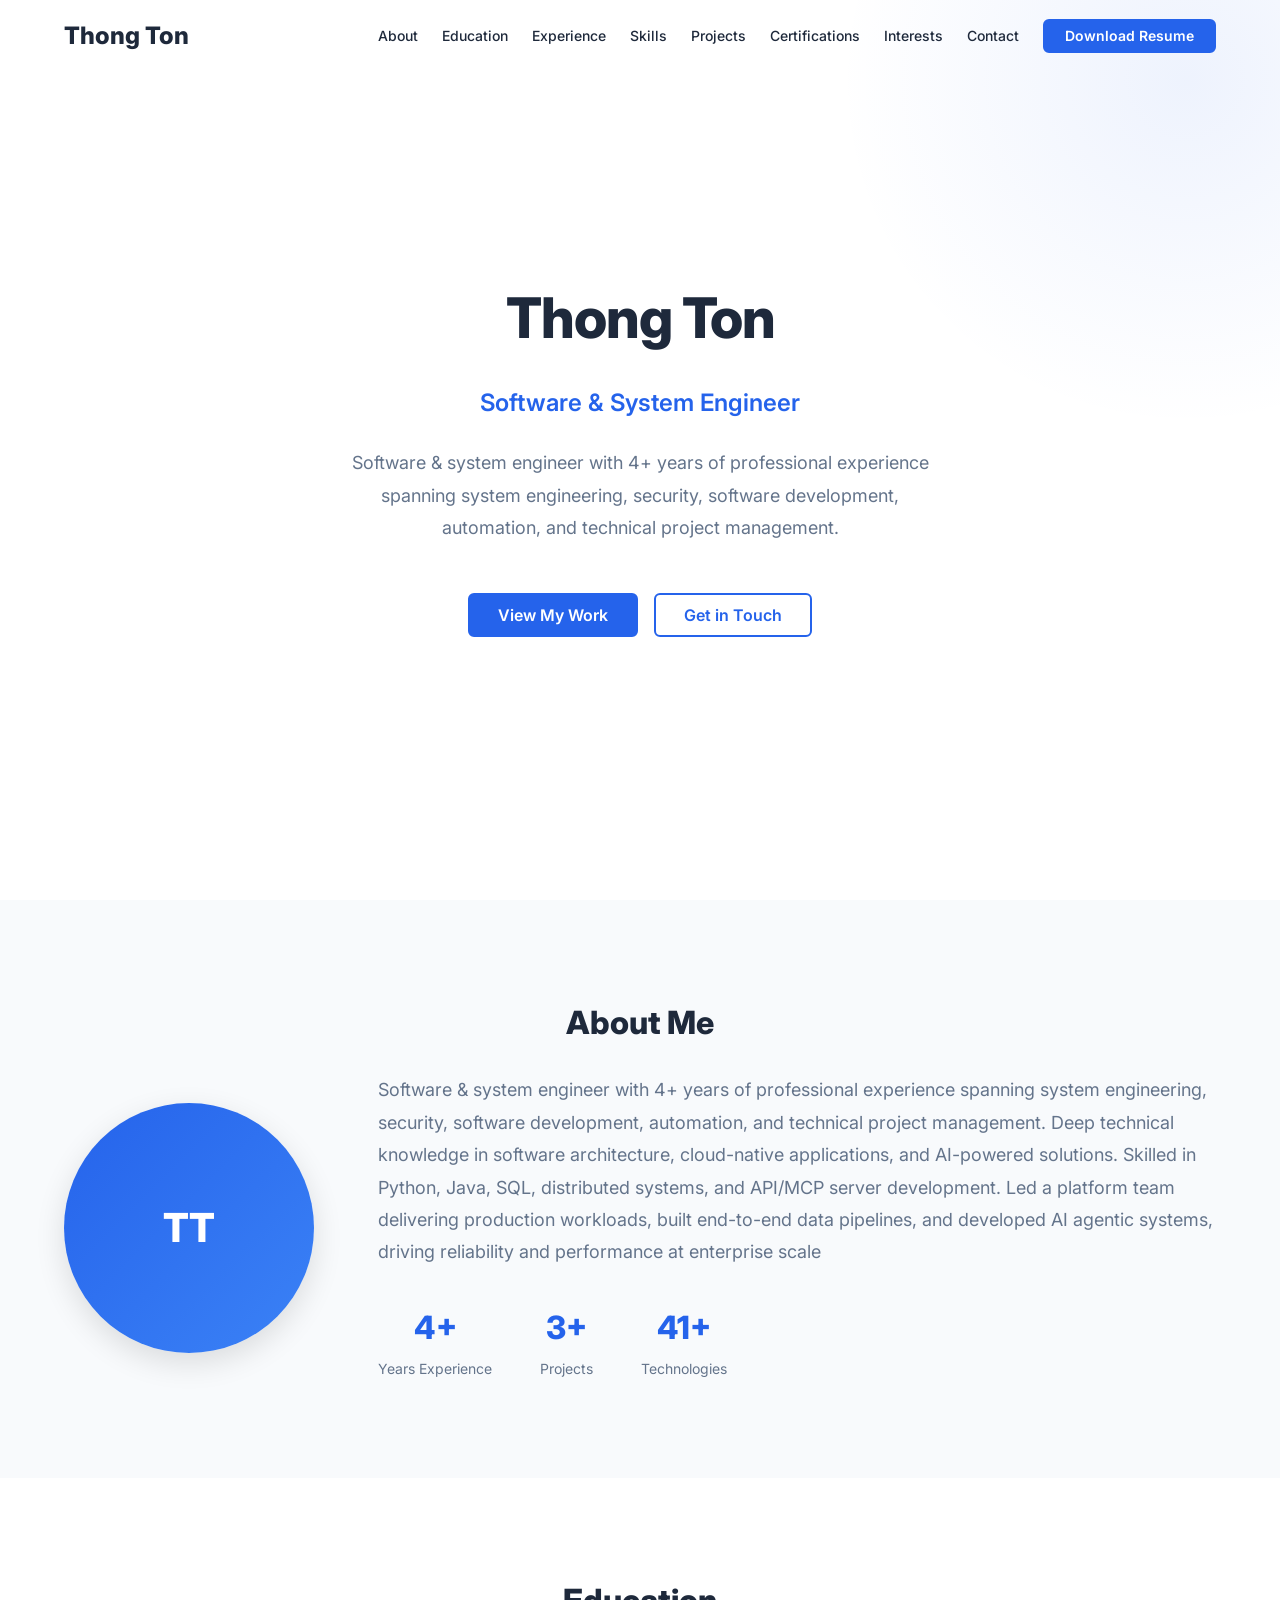
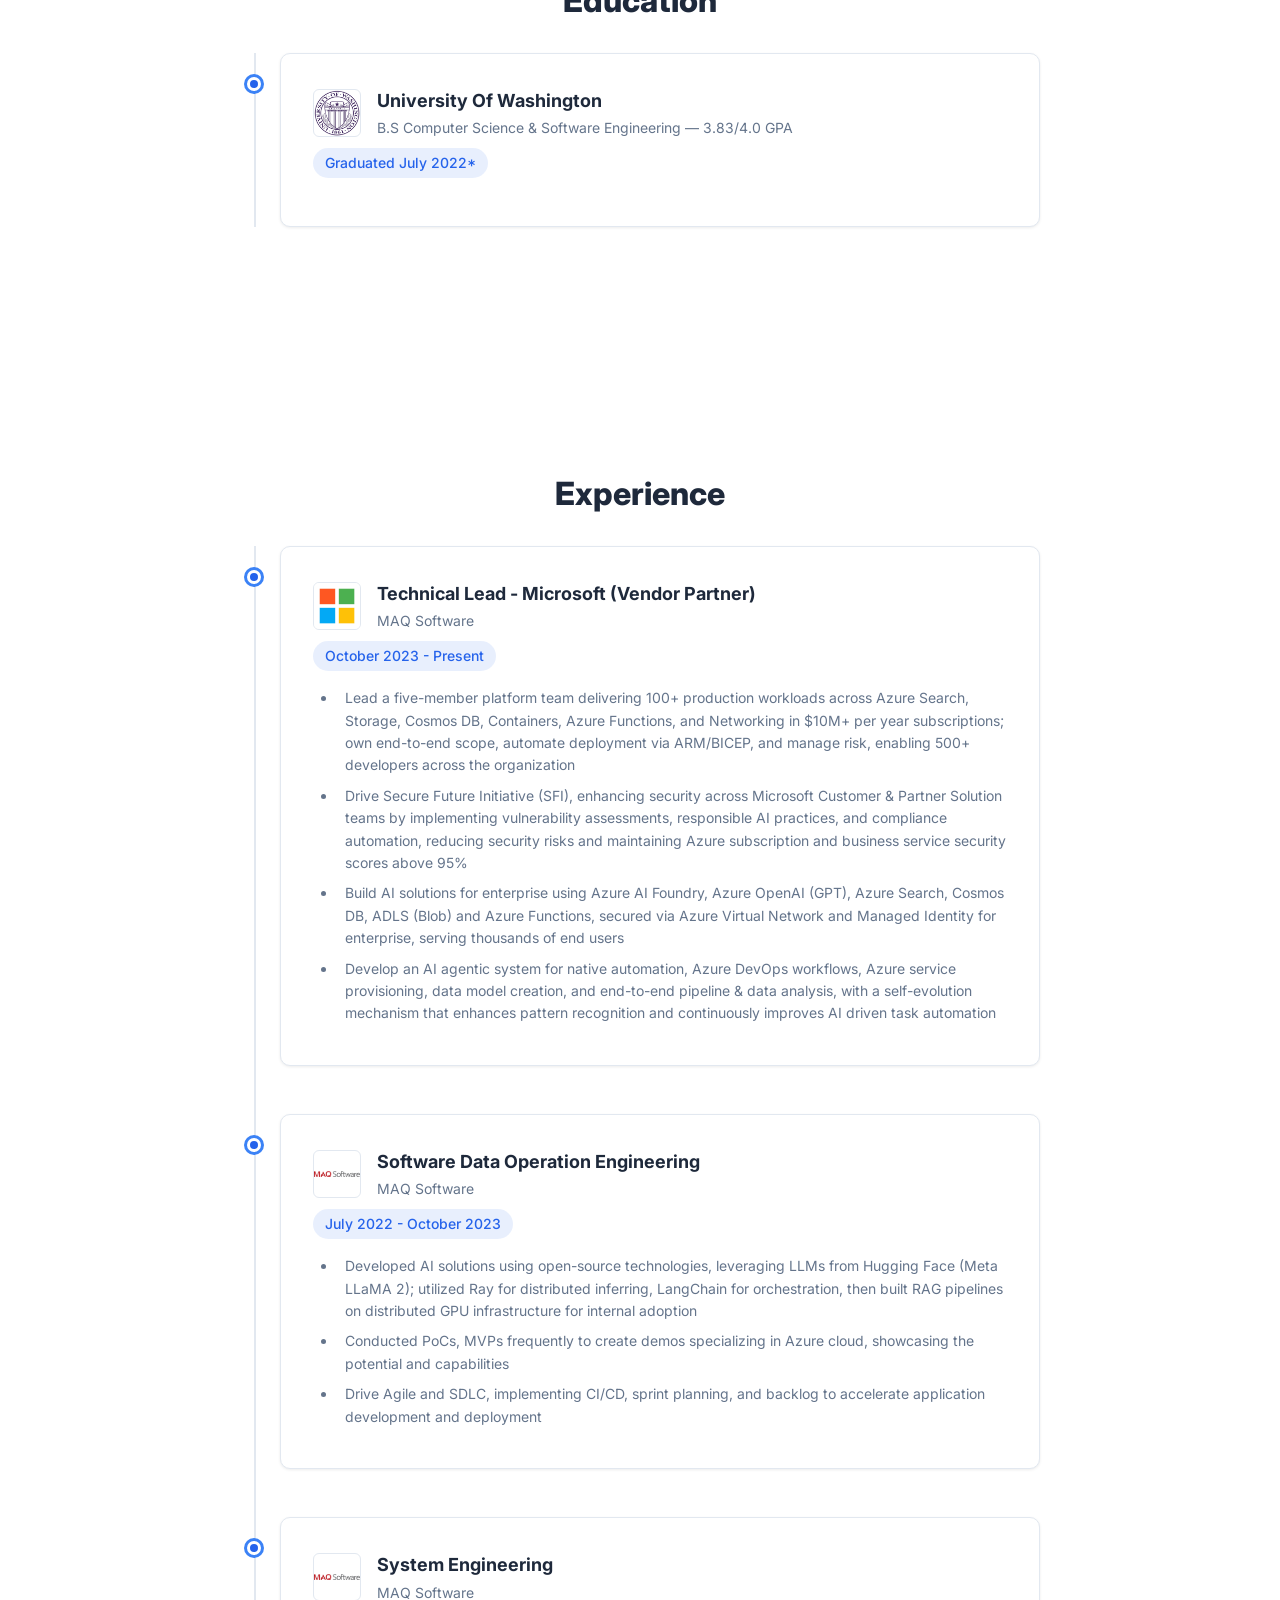
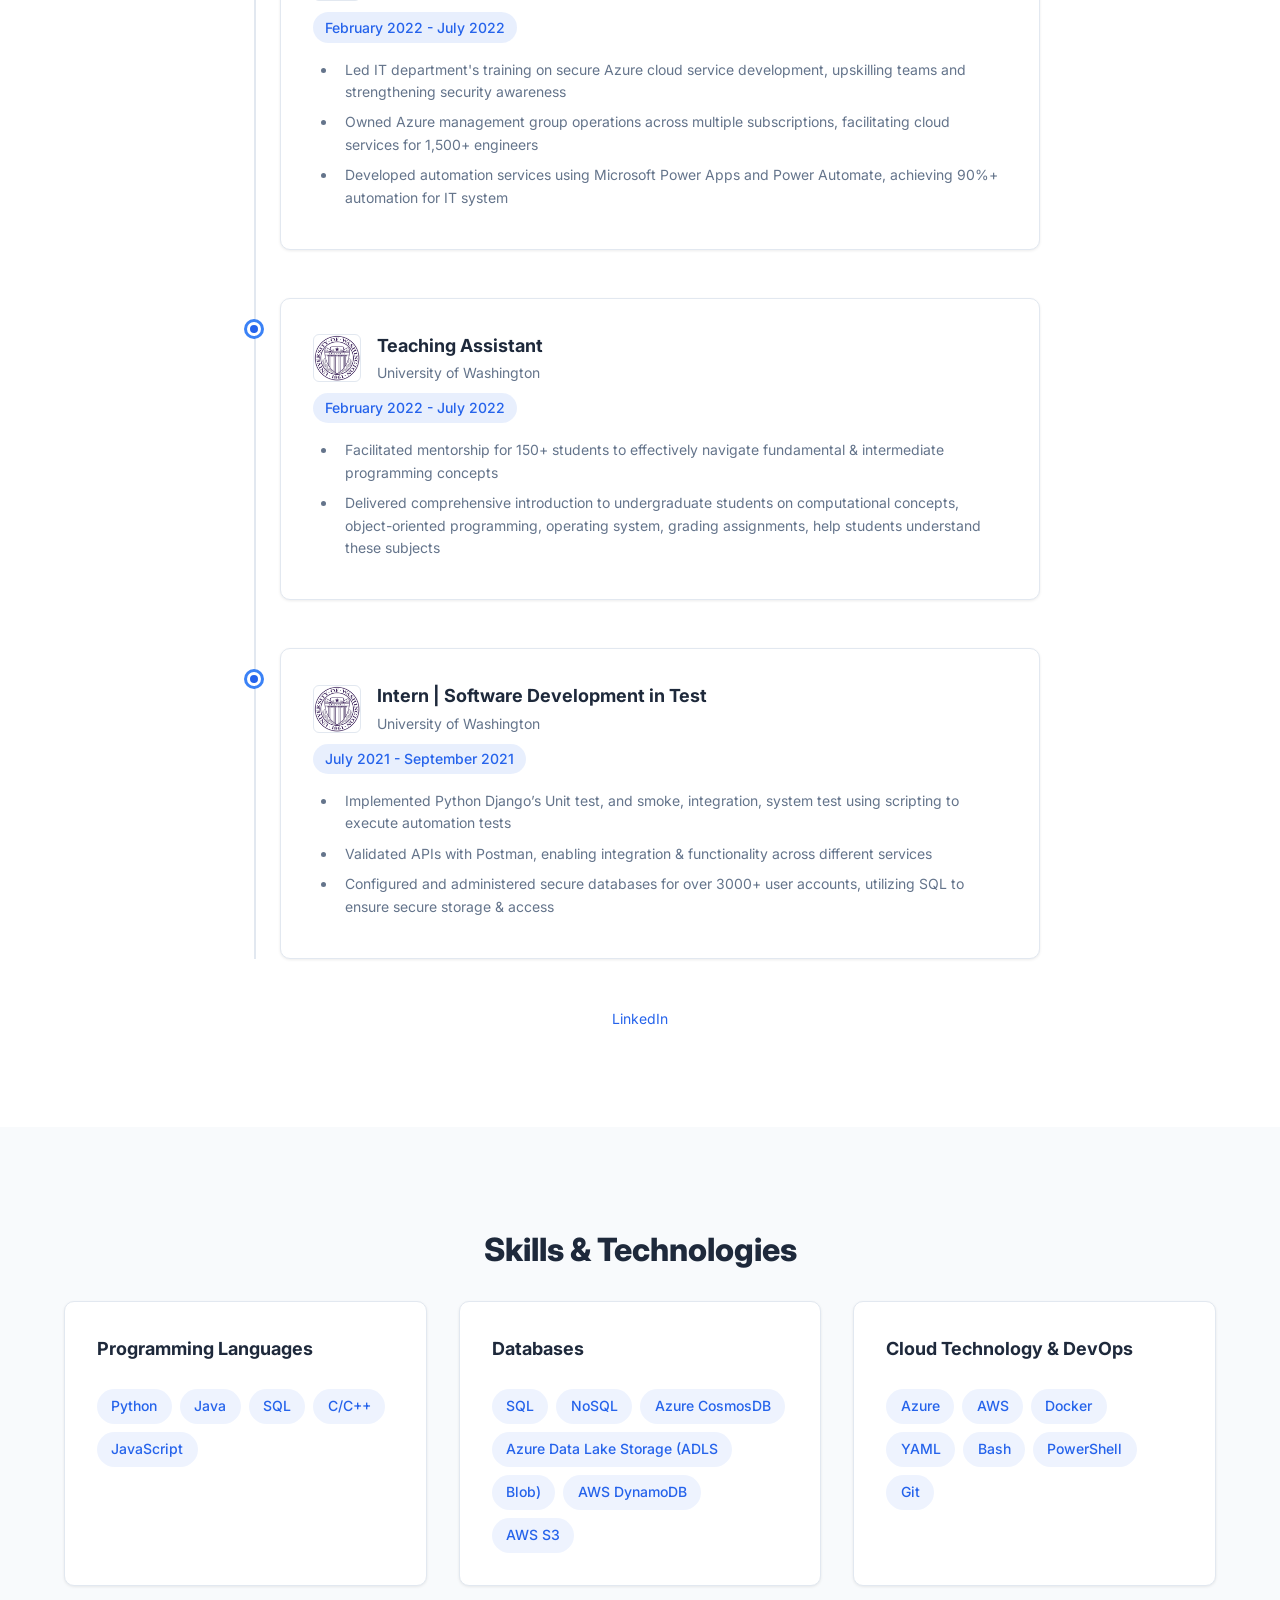
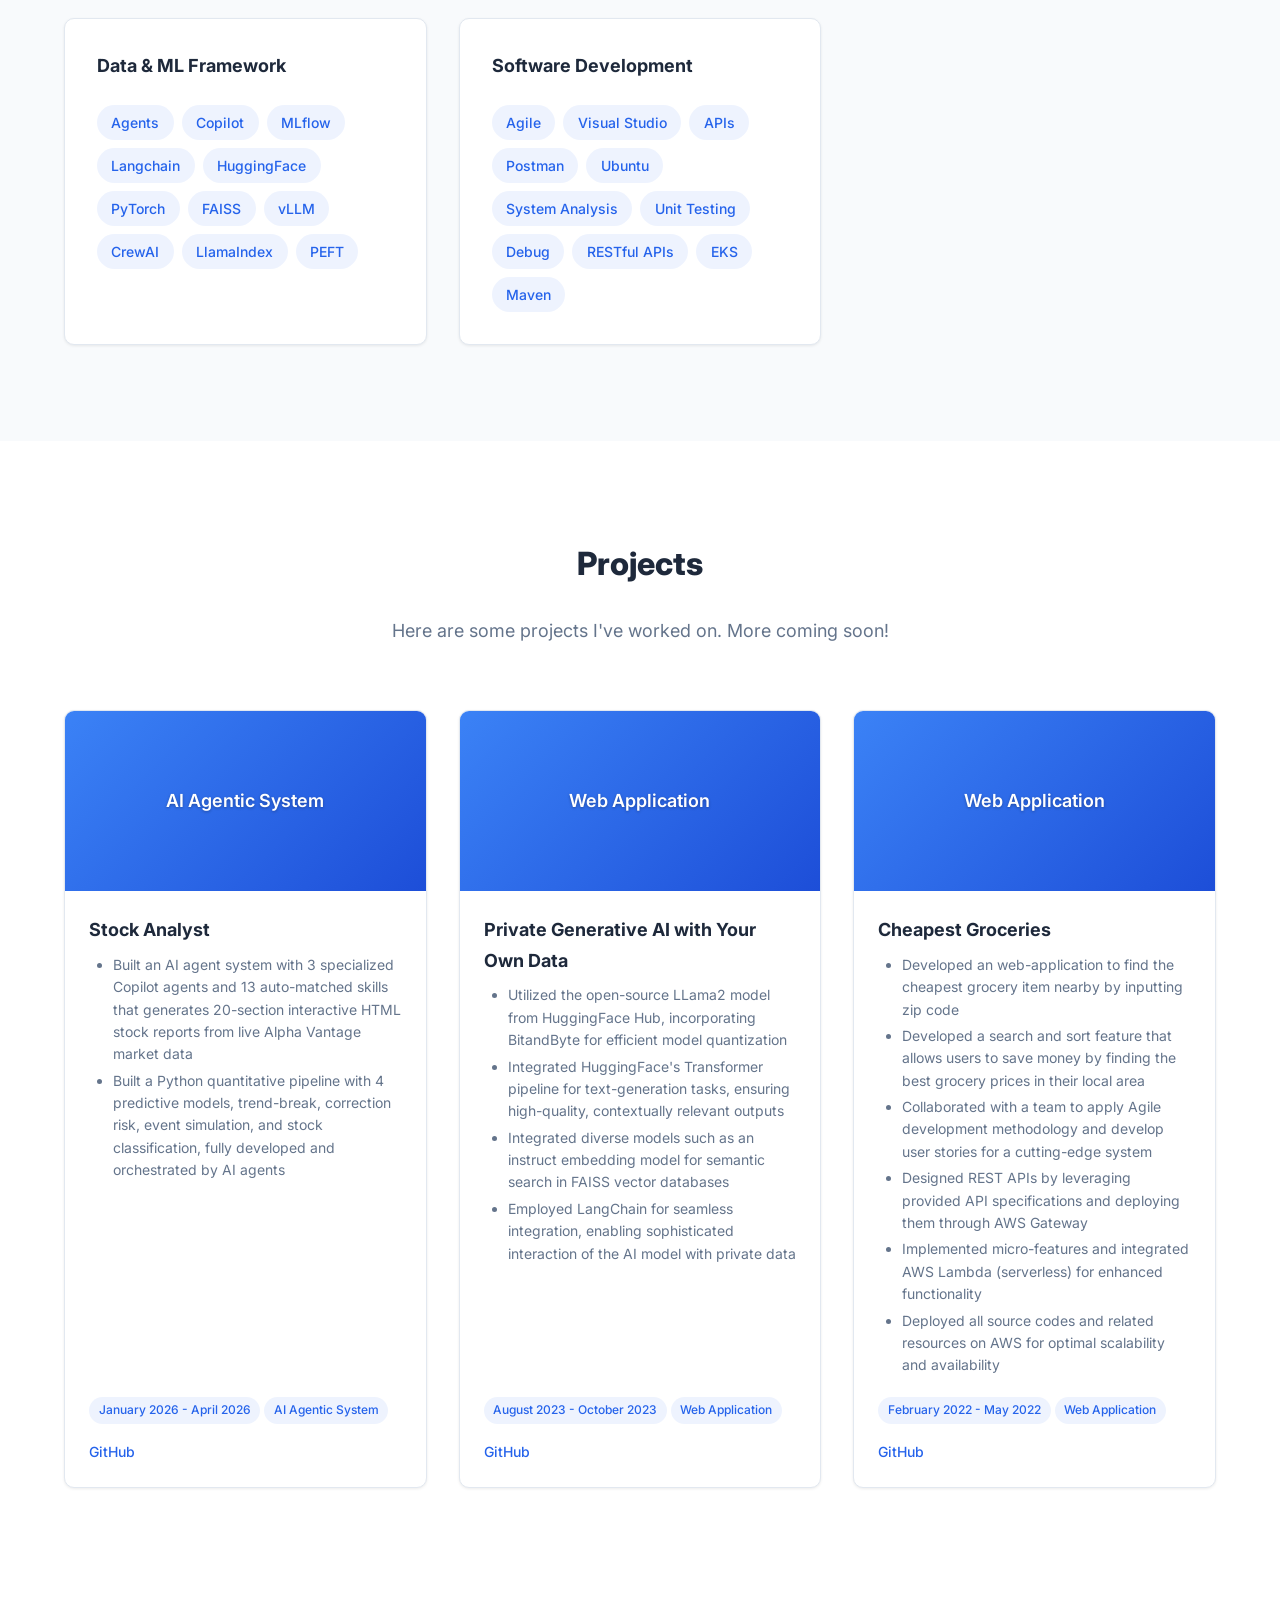
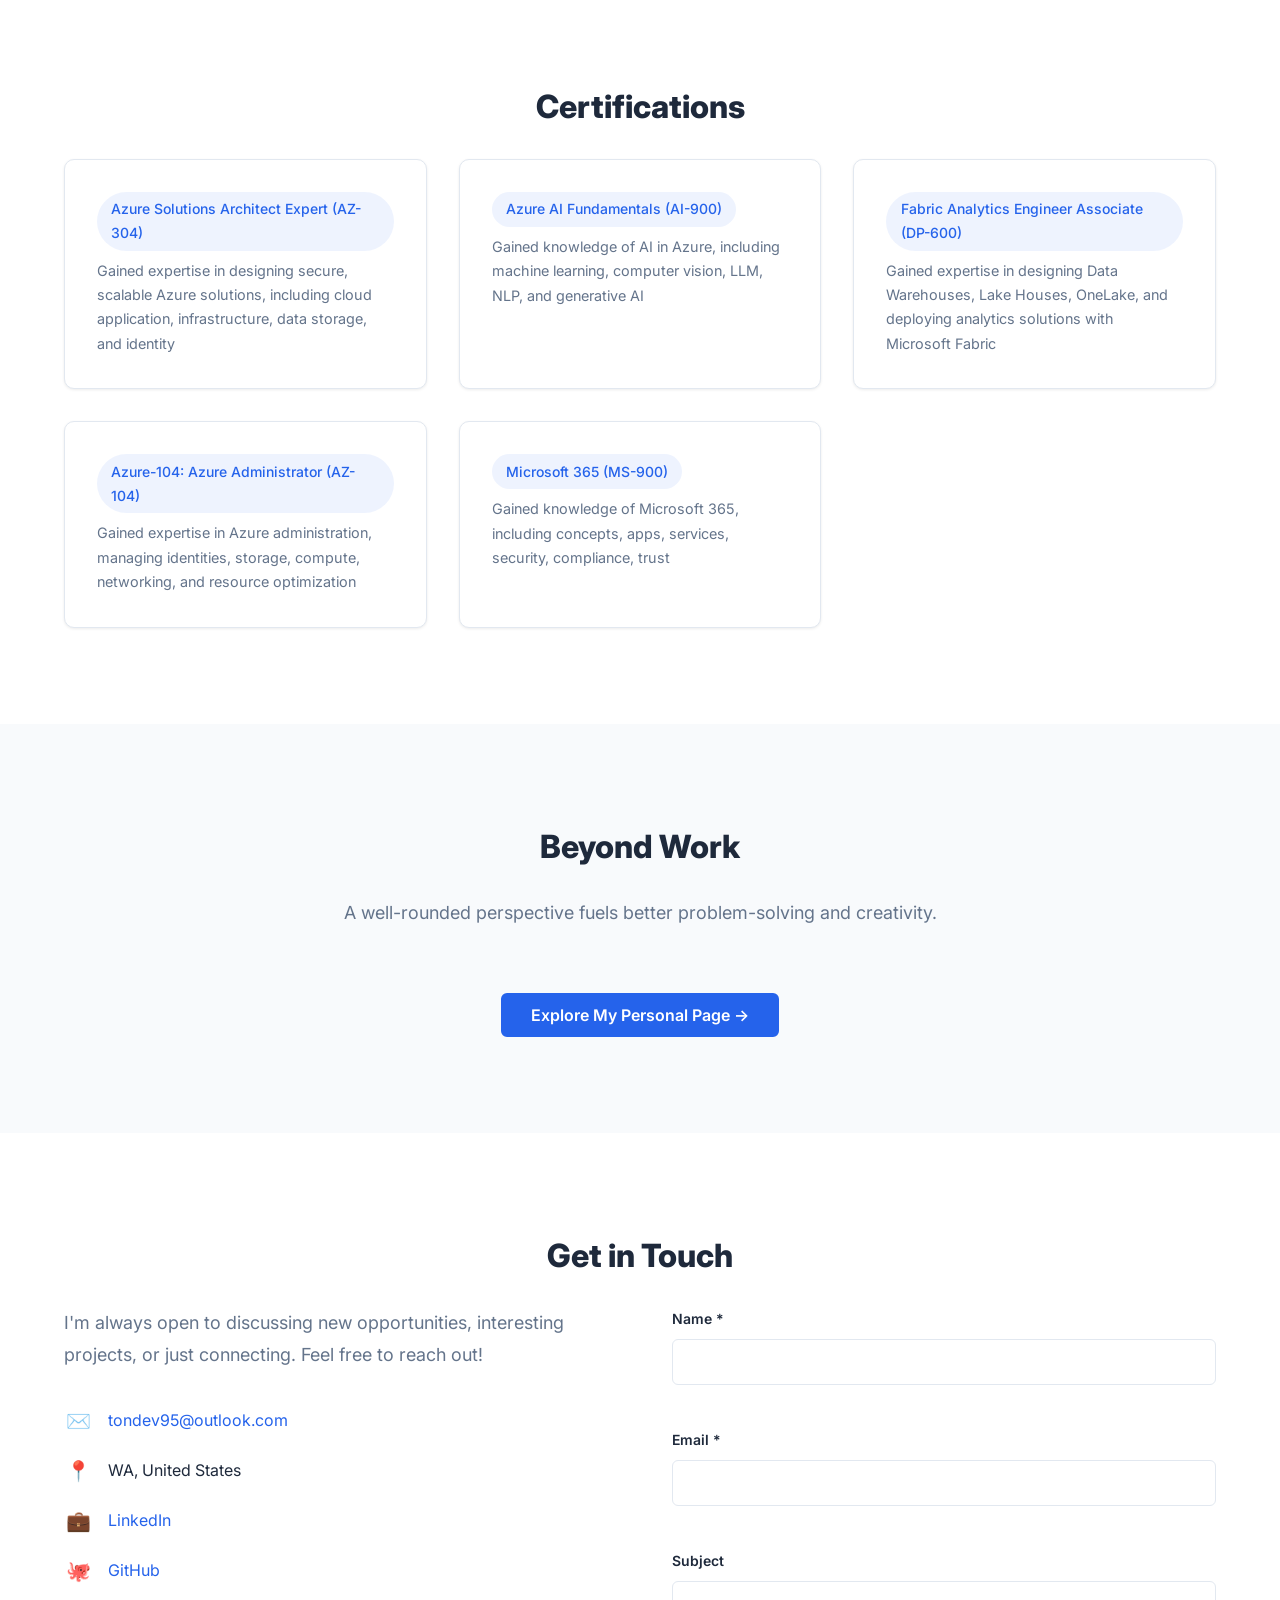
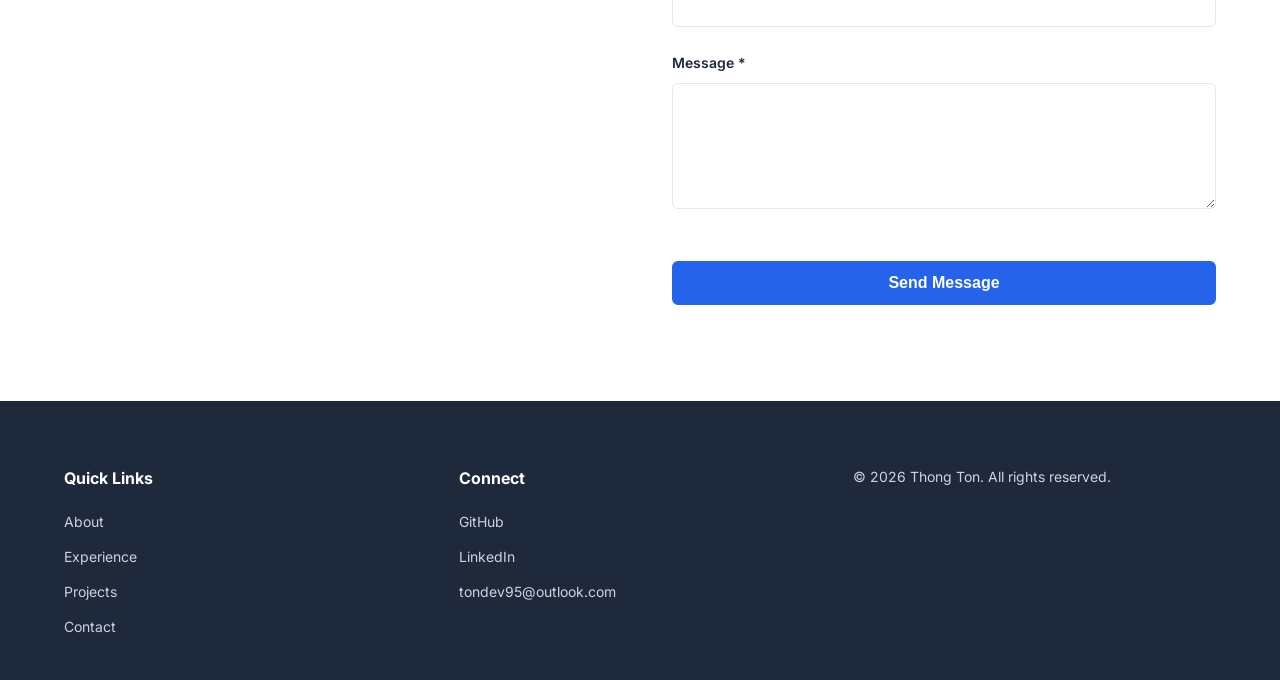
==== index.html @ cb2cc115 "Initial portfolio site with dynamic resume loader" ====
<!DOCTYPE html>
<html lang="en">
<head>
  <meta charset="UTF-8">
  <meta name="viewport" content="width=device-width, initial-scale=1.0">
  <meta name="description" content="[Your Name] — [Your Title]. Portfolio showcasing experience, skills, and projects.">
  <meta name="keywords" content="[Your Name], portfolio, software engineer, developer, projects">
  <link rel="canonical" href="https://[yourusername].github.io/">

  <!-- Open Graph -->
  <meta property="og:title" content="[Your Name] — Portfolio">
  <meta property="og:description" content="[Your Title] — Explore my work, skills, and experience.">
  <meta property="og:type" content="website">
  <meta property="og:url" content="https://[yourusername].github.io/">
  <meta property="og:image" content="https://[yourusername].github.io/assets/images/og-image.png">

  <!-- Twitter Card -->
  <meta name="twitter:card" content="summary_large_image">
  <meta name="twitter:title" content="[Your Name] — Portfolio">
  <meta name="twitter:description" content="[Your Title] — Explore my work, skills, and experience.">

  <!-- Favicon — Replace with your own favicon files -->
  <!-- <link rel="icon" href="/favicon.ico" sizes="any"> -->
  <!-- <link rel="icon" href="/assets/images/favicon.svg" type="image/svg+xml"> -->

  <!-- Google Fonts -->
  <link rel="preconnect" href="https://fonts.googleapis.com">
  <link rel="preconnect" href="https://fonts.gstatic.com" crossorigin>
  <link href="https://fonts.googleapis.com/css2?family=Inter:wght@400;500;600;700;800&display=swap" rel="stylesheet">

  <link rel="stylesheet" href="css/style.css">

  <!-- JSON-LD Structured Data -->
  <script type="application/ld+json">
  {
    "@context": "https://schema.org",
    "@type": "Person",
    "name": "[Your Name]",
    "url": "https://[yourusername].github.io",
    "jobTitle": "[Your Title]",
    "sameAs": [
      "https://github.com/[yourusername]",
      "https://linkedin.com/in/[yourlinkedin]"
    ]
  }
  </script>

  <title>[Your Name] — [Your Title]</title>
</head>
<body>
  <!-- Skip to content (a11y) -->
  <a href="#main-content" class="skip-link">Skip to main content</a>

  <!-- ===================== NAVIGATION ===================== -->
  <nav class="navbar" id="navbar" aria-label="Main navigation">
    <div class="container navbar__inner">
      <a href="#" class="navbar__logo" aria-label="Home">[Your Name]</a>

      <button class="navbar__toggle" id="nav-toggle" aria-label="Toggle navigation menu" aria-expanded="false">
        <span class="navbar__toggle-bar"></span>
        <span class="navbar__toggle-bar"></span>
        <span class="navbar__toggle-bar"></span>
      </button>

      <ul class="navbar__menu" id="nav-menu" role="menubar">
        <li role="none"><a href="#about" class="navbar__link" role="menuitem">About</a></li>
        <li role="none"><a href="#experience" class="navbar__link" role="menuitem">Experience</a></li>
        <li role="none"><a href="#skills" class="navbar__link" role="menuitem">Skills</a></li>
        <li role="none"><a href="#projects" class="navbar__link" role="menuitem">Projects</a></li>
        <li role="none"><a href="#interests" class="navbar__link" role="menuitem">Interests</a></li>
        <li role="none"><a href="#contact" class="navbar__link" role="menuitem">Contact</a></li>
        <li role="none">
          <a href="asset/resumes/Thong-Ton-Resume.pdf" class="btn btn--sm btn--primary navbar__cta" download aria-label="Download Resume">
            Download Resume
          </a>
        </li>
      </ul>
    </div>
  </nav>

  <main id="main-content">

    <!-- ===================== HERO ===================== -->
    <section class="hero" id="hero">
      <div class="hero__decoration" aria-hidden="true"></div>
      <div class="container hero__content">
        <h1 class="hero__title reveal">[Your Name]</h1>
        <p class="hero__subtitle reveal">[Your Title — e.g., Software Engineer]</p>
        <p class="hero__tagline reveal">
          [A brief tagline about yourself — e.g., Building elegant solutions to complex problems.
          Passionate about clean code, user experience, and continuous learning.]
        </p>
        <div class="hero__cta reveal">
          <a href="#projects" class="btn btn--primary">View My Work</a>
          <a href="#contact" class="btn btn--outline">Get in Touch</a>
        </div>
      </div>
    </section>

    <!-- ===================== ABOUT ===================== -->
    <section class="section section--alt" id="about">
      <div class="container">
        <h2 class="section__title reveal">About Me</h2>
        <div class="about">
          <div class="about__image reveal">
            <div class="about__photo-placeholder" aria-label="Profile photo placeholder">
              <span>[YN]</span>
            </div>
          </div>
          <div class="about__text reveal">
            <p>
              [Currently working as a (role) at (company), where I (brief description of what you do).
              With expertise in (key areas), I focus on delivering (value you provide).
              I'm driven by (what motivates you — e.g., solving challenging problems,
              creating impactful software, learning new technologies).]
            </p>
            <div class="about__stats">
              <div class="about__stat">
                <span class="about__stat-number">[X]+</span>
                <span class="about__stat-label">Years Experience</span>
              </div>
              <div class="about__stat">
                <span class="about__stat-number">[Y]+</span>
                <span class="about__stat-label">Projects</span>
              </div>
              <div class="about__stat">
                <span class="about__stat-number">[Z]+</span>
                <span class="about__stat-label">Technologies</span>
              </div>
            </div>
          </div>
        </div>
      </div>
    </section>

    <!-- ===================== EXPERIENCE ===================== -->
    <section class="section" id="experience">
      <div class="container">
        <h2 class="section__title reveal">Experience</h2>
        <div class="timeline">

          <!-- Experience Entry 1 -->
          <div class="timeline__item reveal">
            <div class="timeline__dot" aria-hidden="true"></div>
            <div class="timeline__card">
              <div class="timeline__header">
                <div class="timeline__company-logo" aria-hidden="true">[C1]</div>
                <div>
                  <h3 class="timeline__role">[Job Title 1]</h3>
                  <p class="timeline__company">[Company Name 1]</p>
                </div>
              </div>
              <div class="timeline__meta">
                <span class="badge">[Month Year] — Present</span>
                <span class="timeline__location">[City, State]</span>
              </div>
              <ul class="timeline__details">
                <li>[Key achievement or responsibility — quantify where possible]</li>
                <li>[Technology or process you implemented/improved]</li>
                <li>[Impact: "Reduced X by Y%" or "Led team of Z engineers"]</li>
                <li>[Collaboration, mentoring, or cross-functional work]</li>
              </ul>
            </div>
          </div>

          <!-- Experience Entry 2 -->
          <div class="timeline__item reveal">
            <div class="timeline__dot" aria-hidden="true"></div>
            <div class="timeline__card">
              <div class="timeline__header">
                <div class="timeline__company-logo" aria-hidden="true">[C2]</div>
                <div>
                  <h3 class="timeline__role">[Job Title 2]</h3>
                  <p class="timeline__company">[Company Name 2]</p>
                </div>
              </div>
              <div class="timeline__meta">
                <span class="badge">[Month Year] — [Month Year]</span>
                <span class="timeline__location">[City, State]</span>
              </div>
              <ul class="timeline__details">
                <li>[Key achievement or responsibility]</li>
                <li>[Technology or process you implemented/improved]</li>
                <li>[Impact statement with metrics]</li>
              </ul>
            </div>
          </div>

          <!-- Experience Entry 3 -->
          <div class="timeline__item reveal">
            <div class="timeline__dot" aria-hidden="true"></div>
            <div class="timeline__card">
              <div class="timeline__header">
                <div class="timeline__company-logo" aria-hidden="true">[C3]</div>
                <div>
                  <h3 class="timeline__role">[Job Title 3]</h3>
                  <p class="timeline__company">[Company Name 3]</p>
                </div>
              </div>
              <div class="timeline__meta">
                <span class="badge">[Month Year] — [Month Year]</span>
                <span class="timeline__location">[City, State]</span>
              </div>
              <ul class="timeline__details">
                <li>[Key achievement or responsibility]</li>
                <li>[Technology or process you implemented/improved]</li>
                <li>[Impact statement with metrics]</li>
              </ul>
            </div>
          </div>

        </div>
        <p class="timeline__footer reveal">
          <a href="https://linkedin.com/in/[yourlinkedin]" target="_blank" rel="noopener noreferrer">
            View full experience on LinkedIn →
          </a>
        </p>
      </div>
    </section>

    <!-- ===================== SKILLS ===================== -->
    <section class="section section--alt" id="skills">
      <div class="container">
        <h2 class="section__title reveal">Skills &amp; Technologies</h2>
        <div class="skills-grid">

          <div class="skills-card reveal">
            <h3 class="skills-card__title">Languages &amp; Frameworks</h3>
            <div class="skills-card__tags">
              <span class="skill-tag">[Python]</span>
              <span class="skill-tag">[JavaScript]</span>
              <span class="skill-tag">[TypeScript]</span>
              <span class="skill-tag">[React]</span>
              <span class="skill-tag">[Node.js]</span>
              <span class="skill-tag">[SQL]</span>
              <span class="skill-tag">[HTML/CSS]</span>
              <span class="skill-tag">[C#]</span>
            </div>
          </div>

          <div class="skills-card reveal">
            <h3 class="skills-card__title">Tools &amp; Platforms</h3>
            <div class="skills-card__tags">
              <span class="skill-tag">[Docker]</span>
              <span class="skill-tag">[AWS]</span>
              <span class="skill-tag">[Azure]</span>
              <span class="skill-tag">[Git]</span>
              <span class="skill-tag">[CI/CD]</span>
              <span class="skill-tag">[Linux]</span>
              <span class="skill-tag">[VS Code]</span>
              <span class="skill-tag">[Jira]</span>
            </div>
          </div>

          <div class="skills-card reveal">
            <h3 class="skills-card__title">Soft Skills</h3>
            <div class="skills-card__tags">
              <span class="skill-tag">[Communication]</span>
              <span class="skill-tag">[Problem Solving]</span>
              <span class="skill-tag">[Team Leadership]</span>
              <span class="skill-tag">[Agile/Scrum]</span>
              <span class="skill-tag">[Mentoring]</span>
              <span class="skill-tag">[Critical Thinking]</span>
            </div>
          </div>

        </div>
      </div>
    </section>

    <!-- ===================== PROJECTS ===================== -->
    <section class="section" id="projects">
      <div class="container">
        <h2 class="section__title reveal">Projects</h2>
        <p class="section__subtitle reveal">Here are some projects I've worked on. More coming soon!</p>

        <div class="projects-grid">

          <!-- PROJECT CARD TEMPLATE — Copy this block to add a new project
               1. Replace the gradient/image
               2. Update title and description
               3. Update tech tags
               4. Add demo and repo links
               5. Remove the "coming-soon" class if present
          -->

          <!-- Coming Soon Card 1 -->
          <article class="project-card project-card--coming-soon reveal">
            <div class="project-card__image">
              <span class="project-card__soon-label">🚧 Coming Soon</span>
            </div>
            <div class="project-card__body">
              <h3 class="project-card__title">[Project Title 1]</h3>
              <p class="project-card__desc">[Brief description of the project — what it does and why it matters.]</p>
              <div class="project-card__tags">
                <span class="skill-tag skill-tag--sm">[Tech 1]</span>
                <span class="skill-tag skill-tag--sm">[Tech 2]</span>
                <span class="skill-tag skill-tag--sm">[Tech 3]</span>
              </div>
              <div class="project-card__links">
                <a href="#" class="project-card__link" aria-label="Live demo (coming soon)">🔗 Live Demo</a>
                <a href="#" class="project-card__link" aria-label="GitHub repo (coming soon)">💻 GitHub</a>
              </div>
            </div>
          </article>

          <!-- Coming Soon Card 2 -->
          <article class="project-card project-card--coming-soon reveal">
            <div class="project-card__image">
              <span class="project-card__soon-label">🚧 Coming Soon</span>
            </div>
            <div class="project-card__body">
              <h3 class="project-card__title">[Project Title 2]</h3>
              <p class="project-card__desc">[Brief description of the project — what it does and why it matters.]</p>
              <div class="project-card__tags">
                <span class="skill-tag skill-tag--sm">[Tech 1]</span>
                <span class="skill-tag skill-tag--sm">[Tech 2]</span>
              </div>
              <div class="project-card__links">
                <a href="#" class="project-card__link" aria-label="Live demo (coming soon)">🔗 Live Demo</a>
                <a href="#" class="project-card__link" aria-label="GitHub repo (coming soon)">💻 GitHub</a>
              </div>
            </div>
          </article>

          <!-- Coming Soon Card 3 -->
          <article class="project-card project-card--coming-soon reveal">
            <div class="project-card__image">
              <span class="project-card__soon-label">🚧 Coming Soon</span>
            </div>
            <div class="project-card__body">
              <h3 class="project-card__title">[Project Title 3]</h3>
              <p class="project-card__desc">[Brief description of the project — what it does and why it matters.]</p>
              <div class="project-card__tags">
                <span class="skill-tag skill-tag--sm">[Tech 1]</span>
                <span class="skill-tag skill-tag--sm">[Tech 2]</span>
              </div>
              <div class="project-card__links">
                <a href="#" class="project-card__link" aria-label="Live demo (coming soon)">🔗 Live Demo</a>
                <a href="#" class="project-card__link" aria-label="GitHub repo (coming soon)">💻 GitHub</a>
              </div>
            </div>
          </article>

        </div>
      </div>
    </section>

    <!-- ===================== INTERESTS ===================== -->
    <section class="section section--alt" id="interests">
      <div class="container">
        <h2 class="section__title reveal">Beyond Work</h2>
        <p class="section__subtitle reveal">A well-rounded perspective fuels better problem-solving and creativity.</p>
        <div class="interests-cta reveal" style="text-align:center; margin-top: var(--space-xl);">
          <a href="personal.html" class="btn btn--primary btn--lg">Explore My Personal Page →</a>
        </div>
      </div>
    </section>

    <!-- ===================== CONTACT ===================== -->
    <section class="section" id="contact">
      <div class="container">
        <h2 class="section__title reveal">Get in Touch</h2>
        <div class="contact">

          <div class="contact__info reveal">
            <p class="contact__intro">
              I'm always open to discussing new opportunities, interesting projects,
              or just connecting. Feel free to reach out!
            </p>
            <ul class="contact__list">
              <li class="contact__item">
                <span class="contact__icon" aria-hidden="true">✉️</span>
                <a href="mailto:[your.email@example.com]">[your.email@example.com]</a>
              </li>
              <li class="contact__item">
                <span class="contact__icon" aria-hidden="true">📍</span>
                <span>WA, United States</span>
              </li>
              <li class="contact__item">
                <span class="contact__icon" aria-hidden="true">💼</span>
                <a href="https://linkedin.com/in/[yourlinkedin]" target="_blank" rel="noopener noreferrer">LinkedIn</a>
              </li>
              <li class="contact__item">
                <span class="contact__icon" aria-hidden="true">🐙</span>
                <a href="https://github.com/[yourusername]" target="_blank" rel="noopener noreferrer">GitHub</a>
              </li>
            </ul>
          </div>

          <form class="contact__form reveal" action="https://formspree.io/f/[YOUR_FORM_ID]" method="POST" id="contact-form" novalidate>
            <div class="form-group">
              <label for="name" class="form-label">Name <span aria-hidden="true">*</span></label>
              <input type="text" id="name" name="name" class="form-input" required autocomplete="name" aria-required="true">
              <span class="form-error" aria-live="polite"></span>
            </div>
            <div class="form-group">
              <label for="email" class="form-label">Email <span aria-hidden="true">*</span></label>
              <input type="email" id="email" name="email" class="form-input" required autocomplete="email" aria-required="true">
              <span class="form-error" aria-live="polite"></span>
            </div>
            <div class="form-group">
              <label for="subject" class="form-label">Subject</label>
              <input type="text" id="subject" name="subject" class="form-input">
            </div>
            <div class="form-group">
              <label for="message" class="form-label">Message <span aria-hidden="true">*</span></label>
              <textarea id="message" name="message" class="form-input form-textarea" rows="5" required aria-required="true"></textarea>
              <span class="form-error" aria-live="polite"></span>
            </div>
            <button type="submit" class="btn btn--primary btn--full">Send Message</button>
          </form>

        </div>
      </div>
    </section>

  </main>

  <!-- ===================== FOOTER ===================== -->
  <footer class="footer">
    <div class="container footer__inner">
      <div class="footer__col">
        <h4 class="footer__heading">Quick Links</h4>
        <ul class="footer__links">
          <li><a href="#about">About</a></li>
          <li><a href="#experience">Experience</a></li>
          <li><a href="#projects">Projects</a></li>
          <li><a href="#contact">Contact</a></li>
        </ul>
      </div>
      <div class="footer__col">
        <h4 class="footer__heading">Connect</h4>
        <ul class="footer__links">
          <li><a href="https://github.com/[yourusername]" target="_blank" rel="noopener noreferrer" aria-label="GitHub">GitHub</a></li>
          <li><a href="https://linkedin.com/in/[yourlinkedin]" target="_blank" rel="noopener noreferrer" aria-label="LinkedIn">LinkedIn</a></li>
          <li><a href="mailto:[your.email@example.com]" aria-label="Email">Email</a></li>
        </ul>
      </div>
      <div class="footer__col">
        <p class="footer__tagline">&copy; 2026 [Your Name]. All rights reserved.</p>
      </div>
    </div>
  </footer>

  <!-- Back to Top -->
  <button class="back-to-top" id="back-to-top" aria-label="Back to top" title="Back to top">↑</button>

  <script src="js/main.js"></script>

  <!-- Resume Loader: change the file below to load a different resume -->
  <script>window.RESUME_FILE = 'asset/resumes/Resume.md';</script>
  <script src="js/resume-loader.js"></script>
</body>
</html>
---- css/style.css ----
/* ============================================================
   CSS Custom Properties & Reset
   ============================================================ */
:root {
  /* Colors */
  --color-primary: #2563EB;
  --color-primary-light: #3B82F6;
  --color-primary-dark: #1D4ED8;
  --color-accent: #F59E0B;
  --color-bg: #FFFFFF;
  --color-bg-alt: #F8FAFC;
  --color-text: #1E293B;
  --color-text-light: #64748B;
  --color-border: #E2E8F0;
  --color-footer: #1E293B;
  --color-footer-text: #CBD5E1;

  /* Typography */
  --font-family: 'Inter', -apple-system, BlinkMacSystemFont, 'Segoe UI', sans-serif;
  --font-size-base: 1rem;
  --font-size-sm: 0.875rem;
  --font-size-lg: 1.125rem;
  --font-size-xl: 1.5rem;
  --font-size-2xl: 2rem;
  --font-size-3xl: 2.5rem;
  --font-size-4xl: 3.5rem;

  /* Spacing */
  --space-xs: 0.25rem;
  --space-sm: 0.5rem;
  --space-md: 1rem;
  --space-lg: 1.5rem;
  --space-xl: 2rem;
  --space-2xl: 3rem;
  --space-3xl: 4rem;
  --space-4xl: 6rem;

  /* Layout */
  --container-max: 1200px;
  --nav-height: 72px;

  /* Shadows */
  --shadow-sm: 0 1px 3px rgba(0,0,0,0.08);
  --shadow-md: 0 4px 12px rgba(0,0,0,0.1);
  --shadow-lg: 0 10px 30px rgba(0,0,0,0.12);

  /* Transitions */
  --transition: 0.3s ease;

  /* Border radius */
  --radius-sm: 6px;
  --radius-md: 10px;
  --radius-lg: 16px;
  --radius-full: 9999px;
}

/* Reset */
*,
*::before,
*::after {
  margin: 0;
  padding: 0;
  box-sizing: border-box;
}

html {
  scroll-behavior: smooth;
  scroll-padding-top: var(--nav-height);
}

body {
  font-family: var(--font-family);
  font-size: var(--font-size-base);
  color: var(--color-text);
  background: var(--color-bg);
  line-height: 1.7;
  -webkit-font-smoothing: antialiased;
}

img {
  max-width: 100%;
  height: auto;
  display: block;
}

a {
  color: var(--color-primary);
  text-decoration: none;
  transition: color var(--transition);
}

a:hover {
  color: var(--color-primary-dark);
}

ul {
  list-style: none;
}

/* ============================================================
   Skip Link (a11y)
   ============================================================ */
.skip-link {
  position: absolute;
  top: -100%;
  left: var(--space-md);
  background: var(--color-primary);
  color: #fff;
  padding: var(--space-sm) var(--space-md);
  border-radius: var(--radius-sm);
  z-index: 9999;
  font-weight: 600;
}

.skip-link:focus {
  top: var(--space-md);
}

/* ============================================================
   Utility Classes
   ============================================================ */
.container {
  width: 100%;
  max-width: var(--container-max);
  margin: 0 auto;
  padding: 0 var(--space-lg);
}

.btn {
  display: inline-flex;
  align-items: center;
  justify-content: center;
  gap: var(--space-sm);
  padding: 0.75rem 1.75rem;
  border-radius: var(--radius-sm);
  font-weight: 600;
  font-size: var(--font-size-base);
  cursor: pointer;
  border: 2px solid transparent;
  transition: all var(--transition);
  text-decoration: none;
  line-height: 1;
}

.btn--primary {
  background: var(--color-primary);
  color: #fff;
  border-color: var(--color-primary);
}

.btn--primary:hover {
  background: var(--color-primary-dark);
  border-color: var(--color-primary-dark);
  color: #fff;
}

.btn--outline {
  background: transparent;
  color: var(--color-primary);
  border-color: var(--color-primary);
}

.btn--outline:hover {
  background: var(--color-primary);
  color: #fff;
}

.btn--sm {
  padding: 0.5rem 1.25rem;
  font-size: var(--font-size-sm);
}

.btn--full {
  width: 100%;
}

.badge {
  display: inline-block;
  padding: 0.2rem 0.75rem;
  background: rgba(37, 99, 235, 0.1);
  color: var(--color-primary);
  border-radius: var(--radius-full);
  font-size: var(--font-size-sm);
  font-weight: 500;
}

/* ============================================================
   Section Base
   ============================================================ */
.section {
  padding: var(--space-4xl) 0;
}

.section--alt {
  background: var(--color-bg-alt);
}

.section__title {
  font-size: var(--font-size-2xl);
  font-weight: 800;
  text-align: center;
  margin-bottom: var(--space-lg);
  color: var(--color-text);
}

.section__subtitle {
  text-align: center;
  color: var(--color-text-light);
  max-width: 600px;
  margin: 0 auto var(--space-3xl);
  font-size: var(--font-size-lg);
}

/* ============================================================
   Scroll Reveal
   ============================================================ */
.reveal {
  opacity: 0;
  transform: translateY(30px);
  transition: opacity 0.6s ease, transform 0.6s ease;
}

.reveal.revealed {
  opacity: 1;
  transform: translateY(0);
}

/* ============================================================
   Navigation
   ============================================================ */
.navbar {
  position: fixed;
  top: 0;
  left: 0;
  width: 100%;
  height: var(--nav-height);
  z-index: 1000;
  background: transparent;
  transition: background var(--transition), box-shadow var(--transition);
}

.navbar--scrolled {
  background: rgba(255, 255, 255, 0.97);
  box-shadow: var(--shadow-sm);
}

.navbar__inner {
  display: flex;
  align-items: center;
  justify-content: space-between;
  height: 100%;
}

.navbar__logo {
  font-size: var(--font-size-xl);
  font-weight: 800;
  color: var(--color-text);
  text-decoration: none;
}

.navbar--scrolled .navbar__logo {
  color: var(--color-text);
}

.navbar__menu {
  display: flex;
  align-items: center;
  gap: var(--space-lg);
}

.navbar__link {
  color: var(--color-text);
  font-weight: 500;
  font-size: var(--font-size-sm);
  padding: var(--space-sm) 0;
  position: relative;
  transition: color var(--transition);
}

.navbar__link::after {
  content: '';
  position: absolute;
  bottom: 0;
  left: 0;
  width: 0;
  height: 2px;
  background: var(--color-primary);
  transition: width var(--transition);
}

.navbar__link:hover::after,
.navbar__link--active::after {
  width: 100%;
}

.navbar__link:hover,
.navbar__link--active {
  color: var(--color-primary);
}

.navbar__toggle {
  display: none;
  flex-direction: column;
  gap: 5px;
  background: none;
  border: none;
  cursor: pointer;
  padding: var(--space-sm);
  z-index: 1001;
}

.navbar__toggle-bar {
  display: block;
  width: 24px;
  height: 2px;
  background: var(--color-text);
  border-radius: 2px;
  transition: all var(--transition);
}

/* Hamburger open state */
.navbar__toggle--open .navbar__toggle-bar:nth-child(1) {
  transform: rotate(45deg) translate(5px, 5px);
}

.navbar__toggle--open .navbar__toggle-bar:nth-child(2) {
  opacity: 0;
}

.navbar__toggle--open .navbar__toggle-bar:nth-child(3) {
  transform: rotate(-45deg) translate(5px, -5px);
}

/* ============================================================
   Hero
   ============================================================ */
.hero {
  min-height: 100vh;
  display: flex;
  align-items: center;
  justify-content: center;
  position: relative;
  overflow: hidden;
  padding: var(--nav-height) var(--space-lg) var(--space-3xl);
}

.hero__decoration {
  position: absolute;
  top: -30%;
  right: -20%;
  width: 700px;
  height: 700px;
  background: radial-gradient(circle, rgba(37, 99, 235, 0.08) 0%, transparent 70%);
  border-radius: 50%;
  pointer-events: none;
}

.hero__content {
  text-align: center;
  position: relative;
  z-index: 1;
}

.hero__title {
  font-size: var(--font-size-4xl);
  font-weight: 800;
  color: var(--color-text);
  margin-bottom: var(--space-md);
  letter-spacing: -1px;
}

.hero__subtitle {
  font-size: var(--font-size-xl);
  color: var(--color-primary);
  font-weight: 600;
  margin-bottom: var(--space-lg);
}

.hero__tagline {
  font-size: var(--font-size-lg);
  color: var(--color-text-light);
  max-width: 600px;
  margin: 0 auto var(--space-2xl);
  line-height: 1.8;
}

.hero__cta {
  display: flex;
  gap: var(--space-md);
  justify-content: center;
  flex-wrap: wrap;
}

/* ============================================================
   About
   ============================================================ */
.about {
  display: flex;
  align-items: center;
  gap: var(--space-3xl);
}

.about__image {
  flex-shrink: 0;
}

.about__photo-placeholder {
  width: 250px;
  height: 250px;
  border-radius: 50%;
  background: linear-gradient(135deg, var(--color-primary), var(--color-primary-light));
  display: flex;
  align-items: center;
  justify-content: center;
  color: #fff;
  font-size: var(--font-size-3xl);
  font-weight: 800;
  box-shadow: var(--shadow-lg);
}

.about__text p {
  font-size: var(--font-size-lg);
  color: var(--color-text-light);
  margin-bottom: var(--space-xl);
  line-height: 1.8;
}

.about__stats {
  display: flex;
  gap: var(--space-2xl);
}

.about__stat {
  text-align: center;
}

.about__stat-number {
  display: block;
  font-size: var(--font-size-2xl);
  font-weight: 800;
  color: var(--color-primary);
}

.about__stat-label {
  font-size: var(--font-size-sm);
  color: var(--color-text-light);
}

/* ============================================================
   Experience Timeline
   ============================================================ */
.timeline {
  position: relative;
  padding-left: 40px;
  max-width: 800px;
  margin: 0 auto;
}

.timeline::before {
  content: '';
  position: absolute;
  left: 14px;
  top: 0;
  bottom: 0;
  width: 2px;
  background: var(--color-border);
}

.timeline__item {
  position: relative;
  margin-bottom: var(--space-2xl);
}

.timeline__dot {
  position: absolute;
  left: -33px;
  top: var(--space-lg);
  width: 14px;
  height: 14px;
  border-radius: 50%;
  background: var(--color-primary);
  border: 3px solid var(--color-bg);
  box-shadow: 0 0 0 3px var(--color-primary-light);
}

.timeline__card {
  background: var(--color-bg);
  border: 1px solid var(--color-border);
  border-radius: var(--radius-md);
  padding: var(--space-xl);
  box-shadow: var(--shadow-sm);
  transition: box-shadow var(--transition);
}

.timeline__card:hover {
  box-shadow: var(--shadow-md);
}

.timeline__header {
  display: flex;
  align-items: center;
  gap: var(--space-md);
  margin-bottom: var(--space-sm);
}

.timeline__company-logo {
  width: 48px;
  height: 48px;
  border-radius: var(--radius-sm);
  background: var(--color-bg-alt);
  display: flex;
  align-items: center;
  justify-content: center;
  font-weight: 700;
  font-size: var(--font-size-sm);
  color: var(--color-text-light);
  flex-shrink: 0;
  border: 1px solid var(--color-border);
}

.timeline__company-logo-img {
  width: 48px;
  height: 48px;
  border-radius: var(--radius-sm);
  object-fit: contain;
  flex-shrink: 0;
  border: 1px solid var(--color-border);
  background: var(--color-bg);
}

.timeline__role {
  font-size: var(--font-size-lg);
  font-weight: 700;
  color: var(--color-text);
}

.timeline__company {
  color: var(--color-text-light);
  font-size: var(--font-size-sm);
}

.timeline__meta {
  display: flex;
  align-items: center;
  gap: var(--space-md);
  margin-bottom: var(--space-md);
  flex-wrap: wrap;
}

.timeline__location {
  color: var(--color-text-light);
  font-size: var(--font-size-sm);
}

.timeline__details {
  padding-left: var(--space-lg);
}

.timeline__details li {
  position: relative;
  padding-left: var(--space-sm);
  margin-bottom: var(--space-sm);
  color: var(--color-text-light);
  font-size: var(--font-size-sm);
  line-height: 1.6;
  list-style: disc;
}

.timeline__footer {
  text-align: center;
  margin-top: var(--space-xl);
  font-size: var(--font-size-sm);
}

/* ============================================================
   Skills
   ============================================================ */
.skills-grid {
  display: grid;
  grid-template-columns: repeat(3, 1fr);
  gap: var(--space-xl);
}

.skills-card {
  background: var(--color-bg);
  border: 1px solid var(--color-border);
  border-radius: var(--radius-md);
  padding: var(--space-xl);
  box-shadow: var(--shadow-sm);
}

.skills-card__title {
  font-size: var(--font-size-lg);
  font-weight: 700;
  margin-bottom: var(--space-lg);
  color: var(--color-text);
}

.skills-card__tags {
  display: flex;
  flex-wrap: wrap;
  gap: var(--space-sm);
}

.skill-tag {
  display: inline-block;
  padding: 0.35rem 0.9rem;
  background: rgba(37, 99, 235, 0.08);
  color: var(--color-primary);
  border-radius: var(--radius-full);
  font-size: var(--font-size-sm);
  font-weight: 500;
  transition: all var(--transition);
  cursor: default;
}

.skill-tag:hover {
  background: var(--color-primary);
  color: #fff;
}

.skill-tag--sm {
  padding: 0.2rem 0.6rem;
  font-size: 0.75rem;
}

/* ============================================================
   Projects
   ============================================================ */
.projects-grid {
  display: grid;
  grid-template-columns: repeat(3, 1fr);
  gap: var(--space-xl);
}

.project-card {
  border: 1px solid var(--color-border);
  border-radius: var(--radius-md);
  overflow: hidden;
  background: var(--color-bg);
  box-shadow: var(--shadow-sm);
  transition: transform var(--transition), box-shadow var(--transition);
  display: flex;
  flex-direction: column;
}

.project-card:hover {
  transform: translateY(-4px);
  box-shadow: var(--shadow-lg);
}

.project-card--coming-soon {
  border-style: dashed;
  opacity: 0.85;
}

.project-card--coming-soon:hover {
  opacity: 1;
}

.project-card__image {
  height: 180px;
  background: linear-gradient(135deg, var(--color-primary-light), var(--color-primary-dark));
  display: flex;
  align-items: center;
  justify-content: center;
  position: relative;
}

.project-card--coming-soon .project-card__image {
  background: linear-gradient(135deg, var(--color-border), #d1d5db);
}

.project-card__soon-label {
  font-size: var(--font-size-lg);
  color: #ffffff;
  font-weight: 600;
  text-shadow: 0 1px 3px rgba(0,0,0,0.3);
}

.project-card__body {
  padding: var(--space-lg);
  display: flex;
  flex-direction: column;
  flex: 1;
}

.project-card__title {
  font-size: var(--font-size-lg);
  font-weight: 700;
  margin-bottom: var(--space-sm);
}

.project-card__desc {
  font-size: var(--font-size-sm);
  color: var(--color-text-light);
  margin-bottom: var(--space-md);
  line-height: 1.6;
}

.project-card__details {
  font-size: var(--font-size-sm);
  color: var(--color-text-light);
  line-height: 1.6;
  margin-bottom: var(--space-md);
  padding-left: var(--space-lg);
  list-style: disc;
}

.project-card__details li {
  margin-bottom: var(--space-xs);
}

.project-card__tags {
  display: flex;
  flex-wrap: wrap;
  gap: var(--space-xs);
  margin-bottom: var(--space-md);
  margin-top: auto;
}

.project-card__links {
  display: flex;
  gap: var(--space-lg);
}

.project-card__link {
  font-size: var(--font-size-sm);
  font-weight: 500;
  color: var(--color-primary);
}

/* ============================================================
   Interests
   ============================================================ */
.interests-grid {
  display: grid;
  grid-template-columns: repeat(2, 1fr);
  gap: var(--space-xl);
}

.interest-card {
  background: var(--color-bg);
  border: 1px solid var(--color-border);
  border-radius: var(--radius-md);
  padding: var(--space-xl);
  box-shadow: var(--shadow-sm);
  transition: transform var(--transition), box-shadow var(--transition);
}

.interest-card:hover {
  transform: translateY(-4px);
  box-shadow: var(--shadow-md);
}

.interest-card__icon {
  font-size: 2.5rem;
  margin-bottom: var(--space-md);
}

.interest-card__title {
  font-size: var(--font-size-lg);
  font-weight: 700;
  margin-bottom: var(--space-sm);
  color: var(--color-text);
}

.interest-card__desc {
  font-size: var(--font-size-sm);
  color: var(--color-text-light);
  line-height: 1.7;
}

/* ============================================================
   Contact
   ============================================================ */
.contact {
  display: grid;
  grid-template-columns: 1fr 1fr;
  gap: var(--space-3xl);
  align-items: start;
}

.contact__intro {
  font-size: var(--font-size-lg);
  color: var(--color-text-light);
  margin-bottom: var(--space-xl);
  line-height: 1.8;
}

.contact__list {
  display: flex;
  flex-direction: column;
  gap: var(--space-md);
}

.contact__item {
  display: flex;
  align-items: center;
  gap: var(--space-md);
  font-size: var(--font-size-base);
}

.contact__icon {
  font-size: 1.25rem;
  width: 28px;
  text-align: center;
}

/* Form */
.form-group {
  margin-bottom: var(--space-lg);
}

.form-label {
  display: block;
  font-weight: 600;
  font-size: var(--font-size-sm);
  margin-bottom: var(--space-sm);
  color: var(--color-text);
}

.form-input {
  width: 100%;
  padding: 0.75rem 1rem;
  border: 1px solid var(--color-border);
  border-radius: var(--radius-sm);
  font-family: var(--font-family);
  font-size: var(--font-size-base);
  color: var(--color-text);
  transition: border-color var(--transition), box-shadow var(--transition);
  background: var(--color-bg);
}

.form-input:focus {
  outline: none;
  border-color: var(--color-primary);
  box-shadow: 0 0 0 3px rgba(37, 99, 235, 0.1);
}

.form-input--error {
  border-color: #EF4444;
}

.form-textarea {
  resize: vertical;
  min-height: 120px;
}

.form-error {
  display: block;
  font-size: 0.8rem;
  color: #EF4444;
  margin-top: var(--space-xs);
  min-height: 1.2em;
}

/* ============================================================
   Footer
   ============================================================ */
.footer {
  background: var(--color-footer);
  color: var(--color-footer-text);
  padding: var(--space-3xl) 0 var(--space-xl);
}

.footer__inner {
  display: grid;
  grid-template-columns: repeat(3, 1fr);
  gap: var(--space-xl);
}

.footer__heading {
  color: #fff;
  font-size: var(--font-size-base);
  font-weight: 700;
  margin-bottom: var(--space-md);
}

.footer__links li {
  margin-bottom: var(--space-sm);
}

.footer__links a {
  color: var(--color-footer-text);
  font-size: var(--font-size-sm);
  transition: color var(--transition);
}

.footer__links a:hover {
  color: #fff;
}

.footer__tagline {
  font-size: var(--font-size-sm);
  color: var(--color-footer-text);
}

/* ============================================================
   Back to Top
   ============================================================ */
.back-to-top {
  position: fixed;
  bottom: 2rem;
  right: 2rem;
  width: 44px;
  height: 44px;
  border-radius: 50%;
  background: var(--color-primary);
  color: #fff;
  border: none;
  font-size: 1.25rem;
  cursor: pointer;
  box-shadow: var(--shadow-md);
  opacity: 0;
  visibility: hidden;
  transition: opacity var(--transition), visibility var(--transition), transform var(--transition);
  z-index: 100;
}

.back-to-top--visible {
  opacity: 1;
  visibility: visible;
}

.back-to-top:hover {
  transform: translateY(-3px);
  background: var(--color-primary-dark);
}

/* ============================================================
   Responsive — Tablet (768px)
   ============================================================ */
@media (max-width: 768px) {
  :root {
    --font-size-4xl: 2.5rem;
    --font-size-3xl: 2rem;
    --font-size-2xl: 1.5rem;
  }

  .navbar__menu {
    position: fixed;
    top: 0;
    right: -100%;
    width: 280px;
    height: 100vh;
    background: var(--color-bg);
    flex-direction: column;
    align-items: flex-start;
    padding: calc(var(--nav-height) + var(--space-xl)) var(--space-xl) var(--space-xl);
    box-shadow: var(--shadow-lg);
    transition: right var(--transition);
    gap: var(--space-md);
  }

  .navbar__menu--open {
    right: 0;
  }

  .navbar__toggle {
    display: flex;
  }

  .about {
    flex-direction: column;
    text-align: center;
  }

  .about__stats {
    justify-content: center;
  }

  .skills-grid {
    grid-template-columns: repeat(2, 1fr);
  }

  .projects-grid {
    grid-template-columns: repeat(2, 1fr);
  }

  .interests-grid {
    grid-template-columns: 1fr;
  }

  .contact {
    grid-template-columns: 1fr;
  }

  .footer__inner {
    grid-template-columns: 1fr;
    text-align: center;
  }

  .timeline {
    padding-left: 30px;
  }

  .timeline__dot {
    left: -23px;
    width: 12px;
    height: 12px;
  }

  .timeline::before {
    left: 10px;
  }
}

/* ============================================================
   Responsive — Mobile (480px)
   ============================================================ */
@media (max-width: 480px) {
  :root {
    --font-size-4xl: 2rem;
    --font-size-3xl: 1.5rem;
  }

  .skills-grid {
    grid-template-columns: 1fr;
  }

  .projects-grid {
    grid-template-columns: 1fr;
  }

  .about__photo-placeholder {
    width: 180px;
    height: 180px;
    font-size: var(--font-size-2xl);
  }

  .about__stats {
    flex-direction: column;
    gap: var(--space-md);
  }

  .hero__cta {
    flex-direction: column;
    align-items: center;
  }
}

/* ============================================================
   Print Styles
   ============================================================ */
@media print {
  .navbar,
  .footer,
  .back-to-top,
  .hero__decoration,
  .navbar__cta,
  .project-card__links,
  .contact__form {
    display: none !important;
  }

  body {
    font-size: 11pt;
    color: #000;
    background: #fff;
    line-height: 1.5;
  }

  .section {
    padding: 1rem 0;
    page-break-inside: avoid;
  }

  .hero {
    min-height: auto;
    padding: 1rem 0;
  }

  a {
    color: #000;
    text-decoration: underline;
  }

  .skill-tag {
    background: none;
    border: 1px solid #ccc;
    color: #000;
  }

  .project-card,
  .interest-card,
  .skills-card,
  .timeline__card {
    box-shadow: none;
    border: 1px solid #ccc;
  }
}
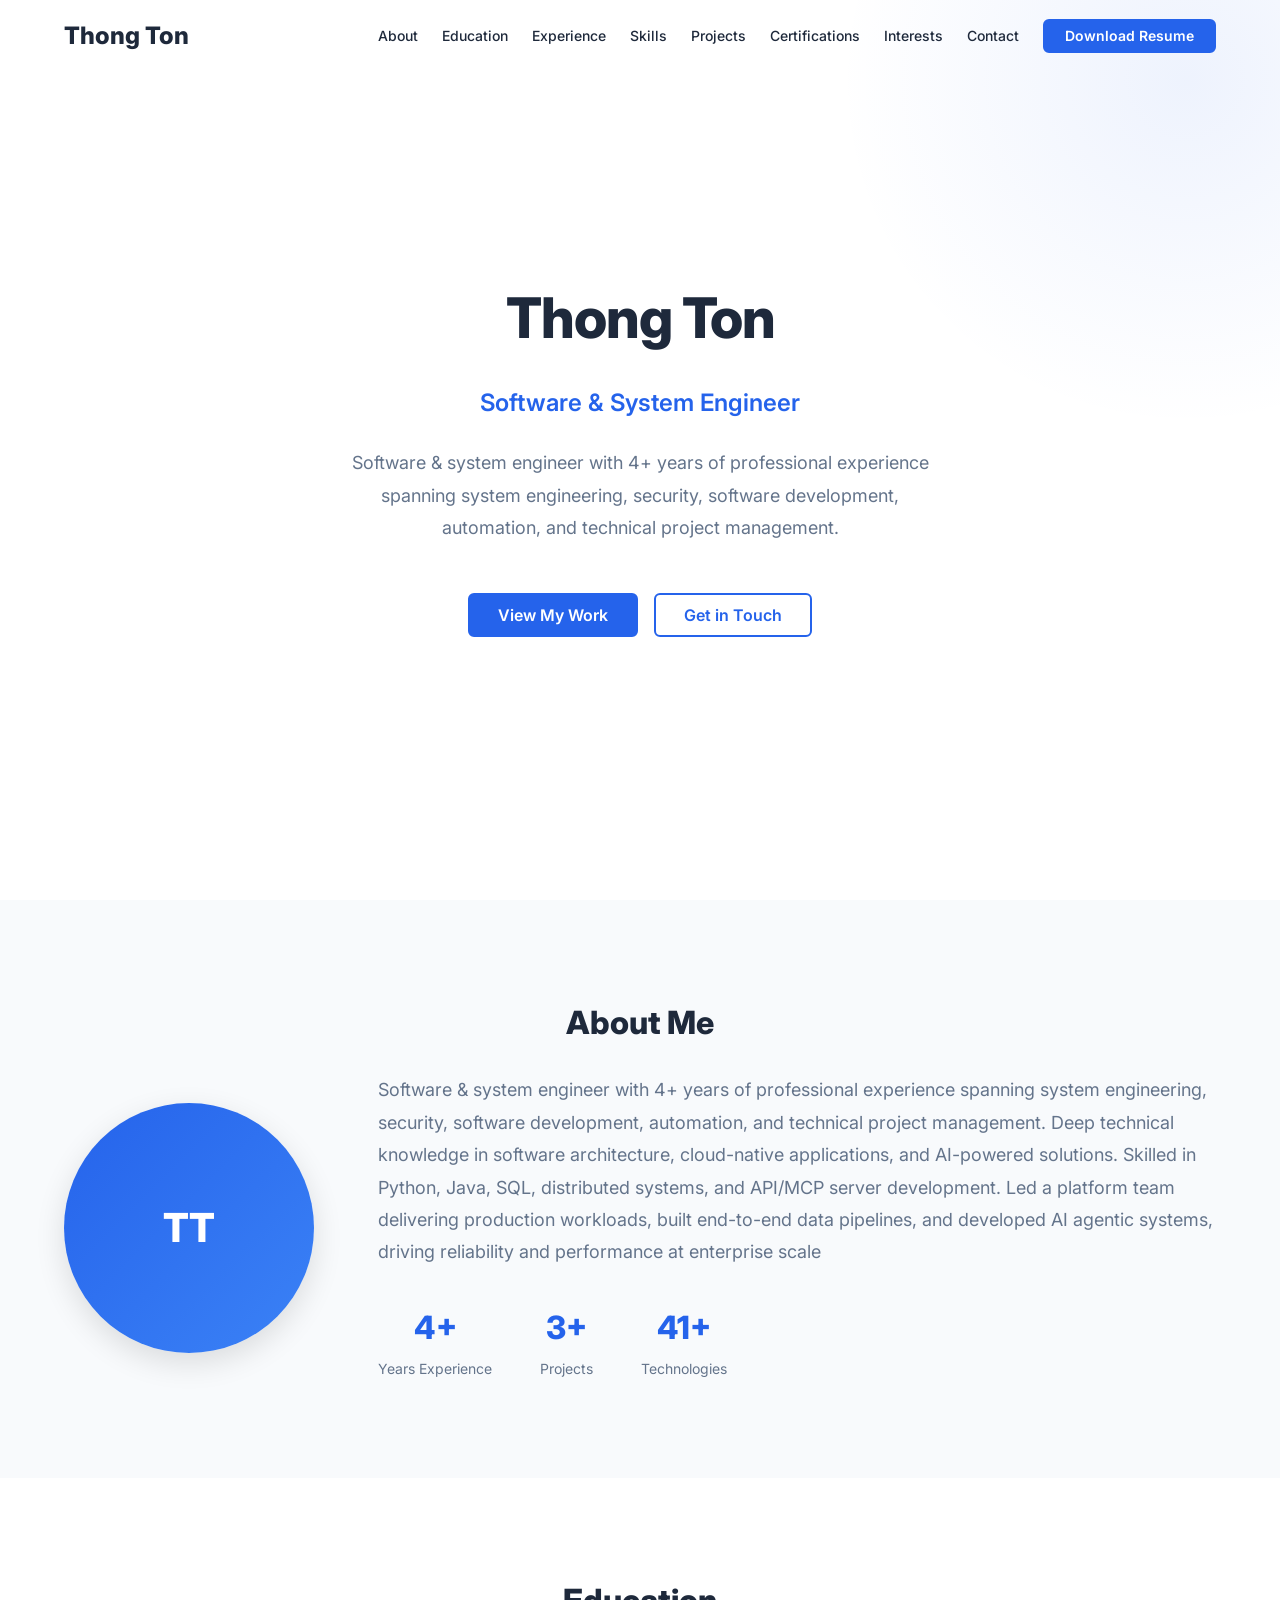
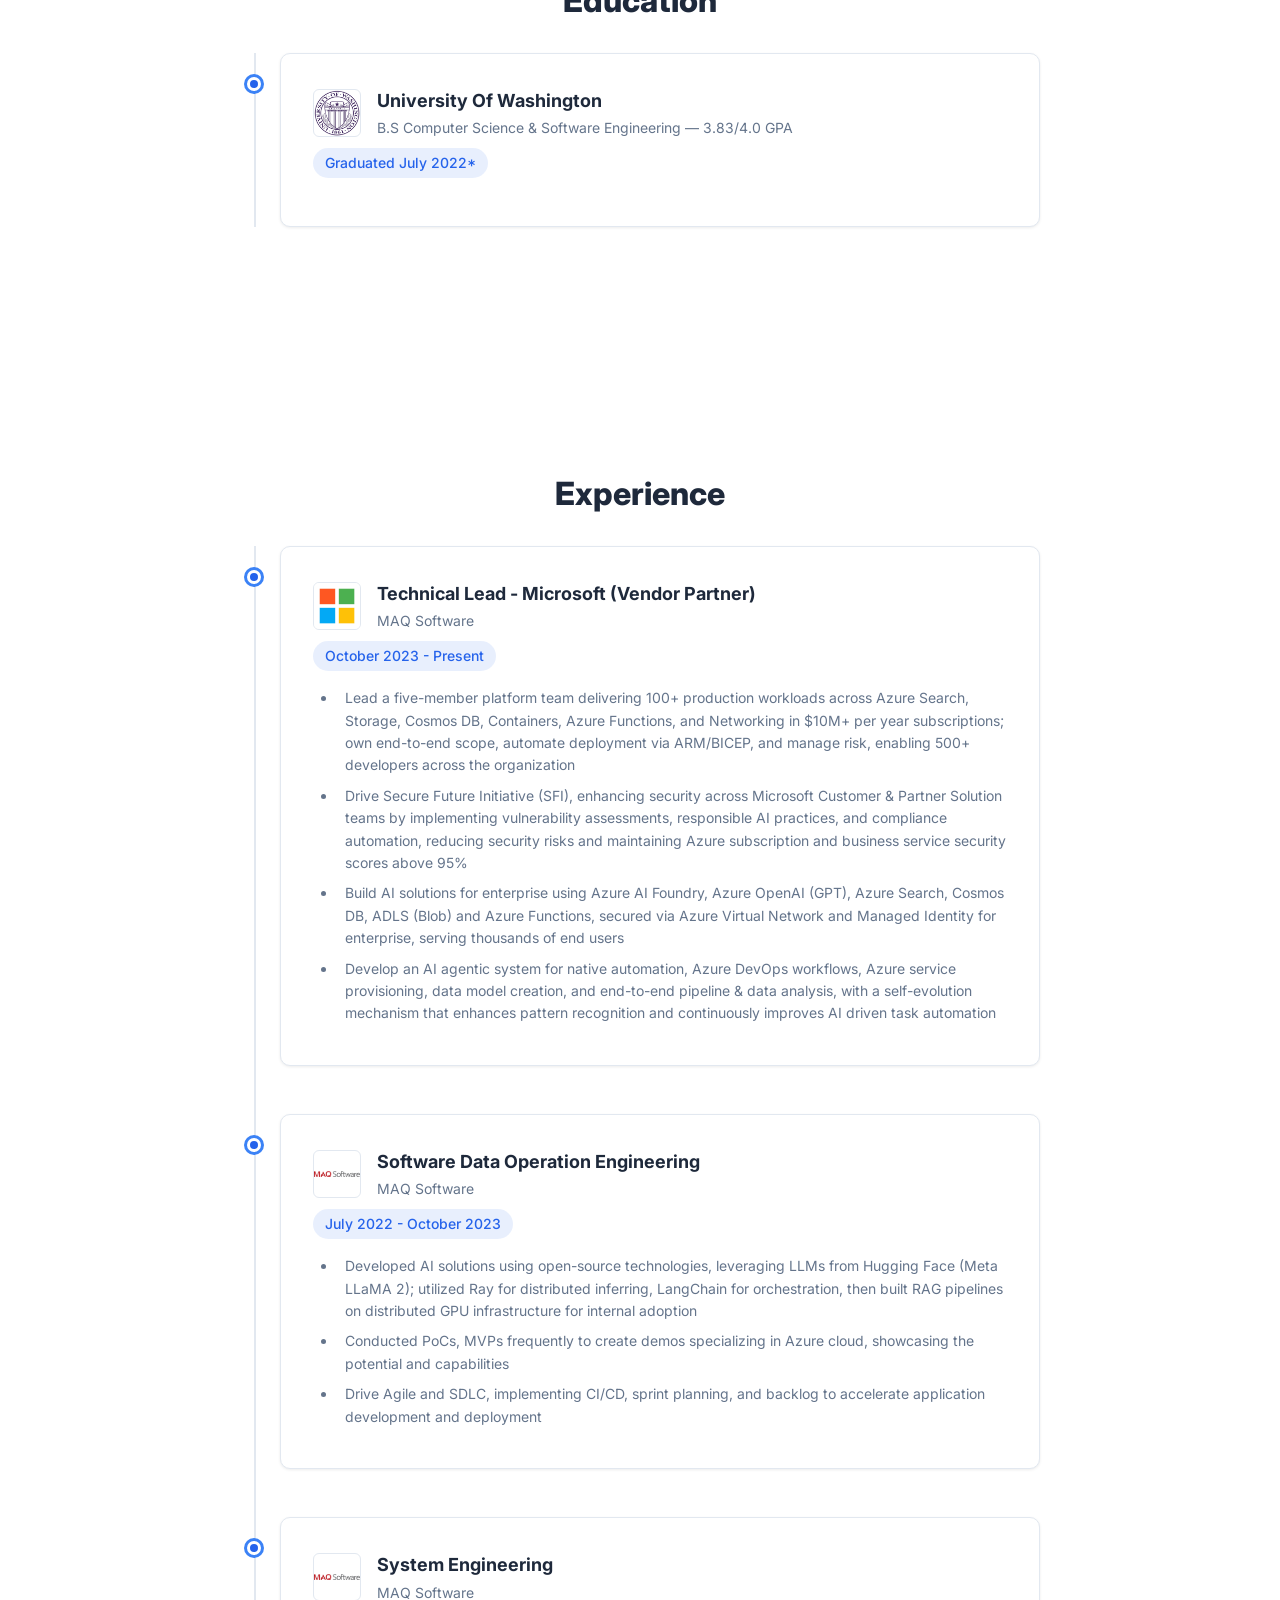
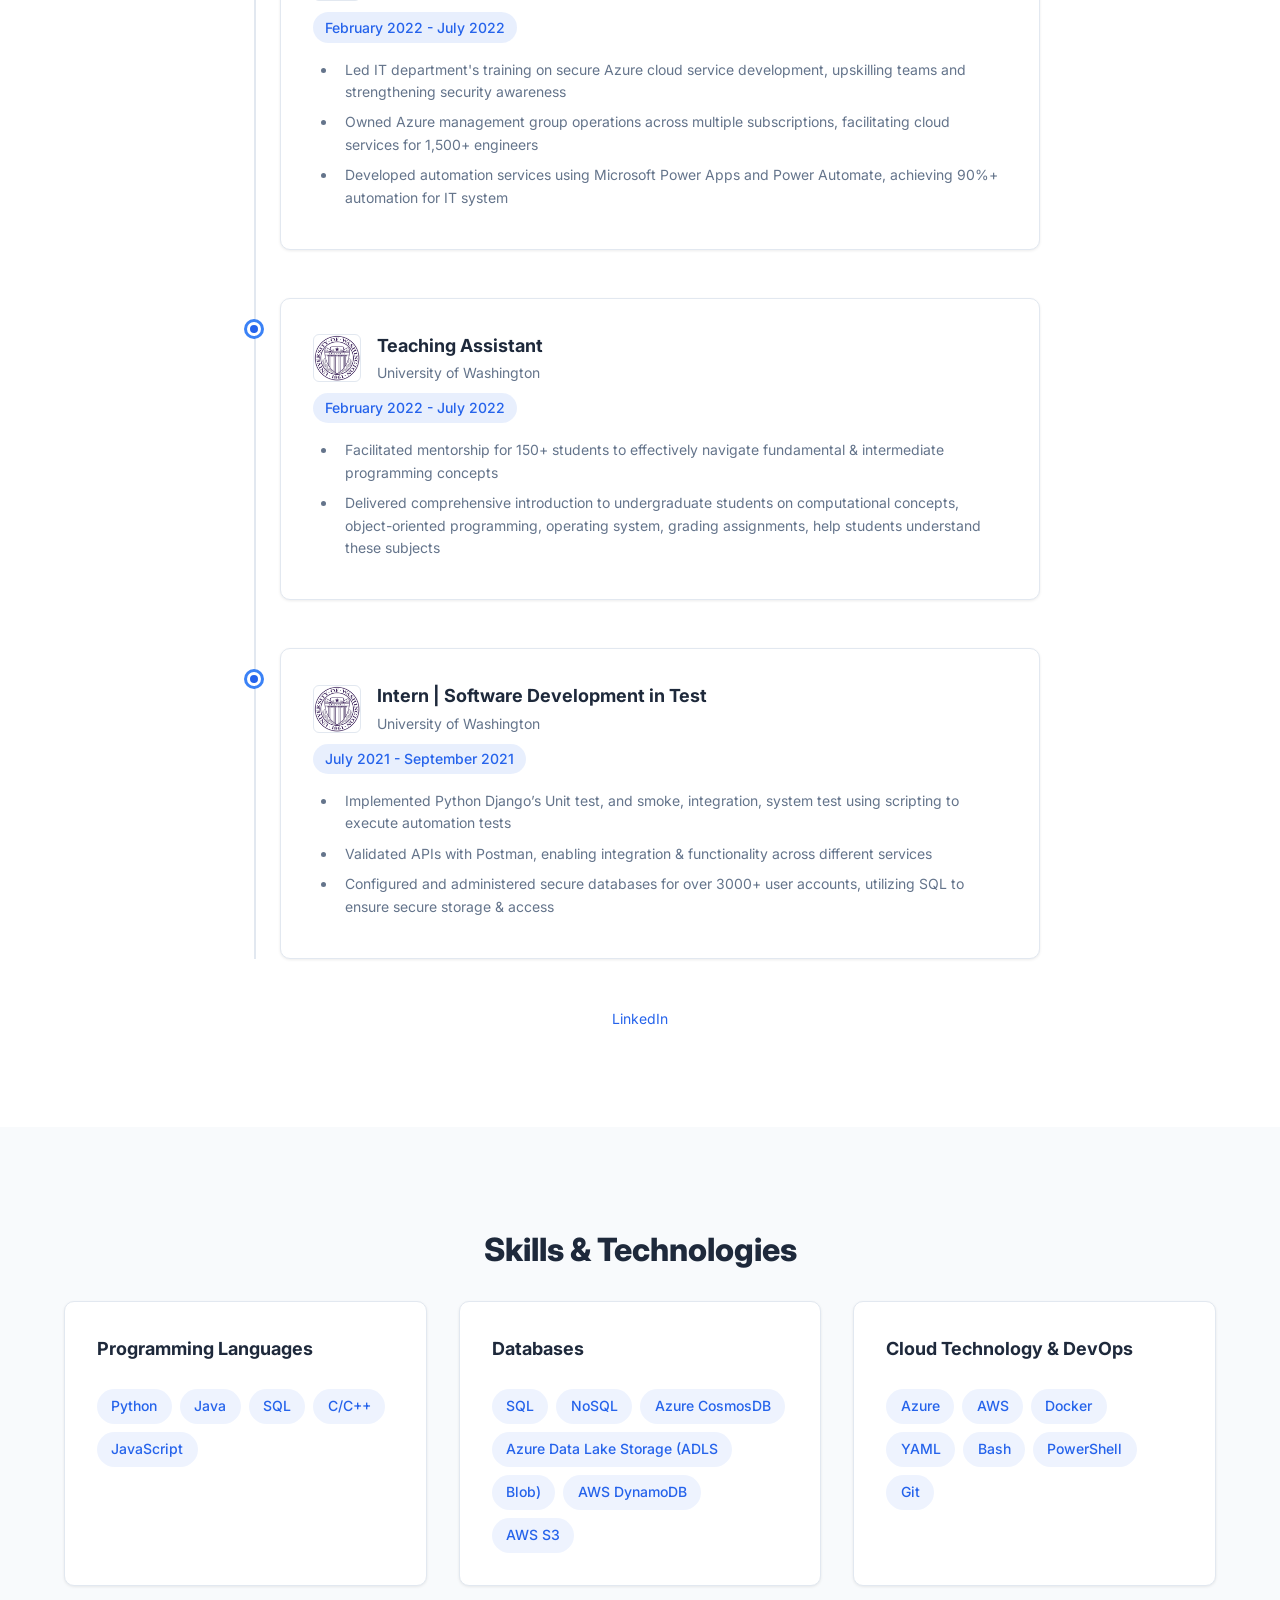
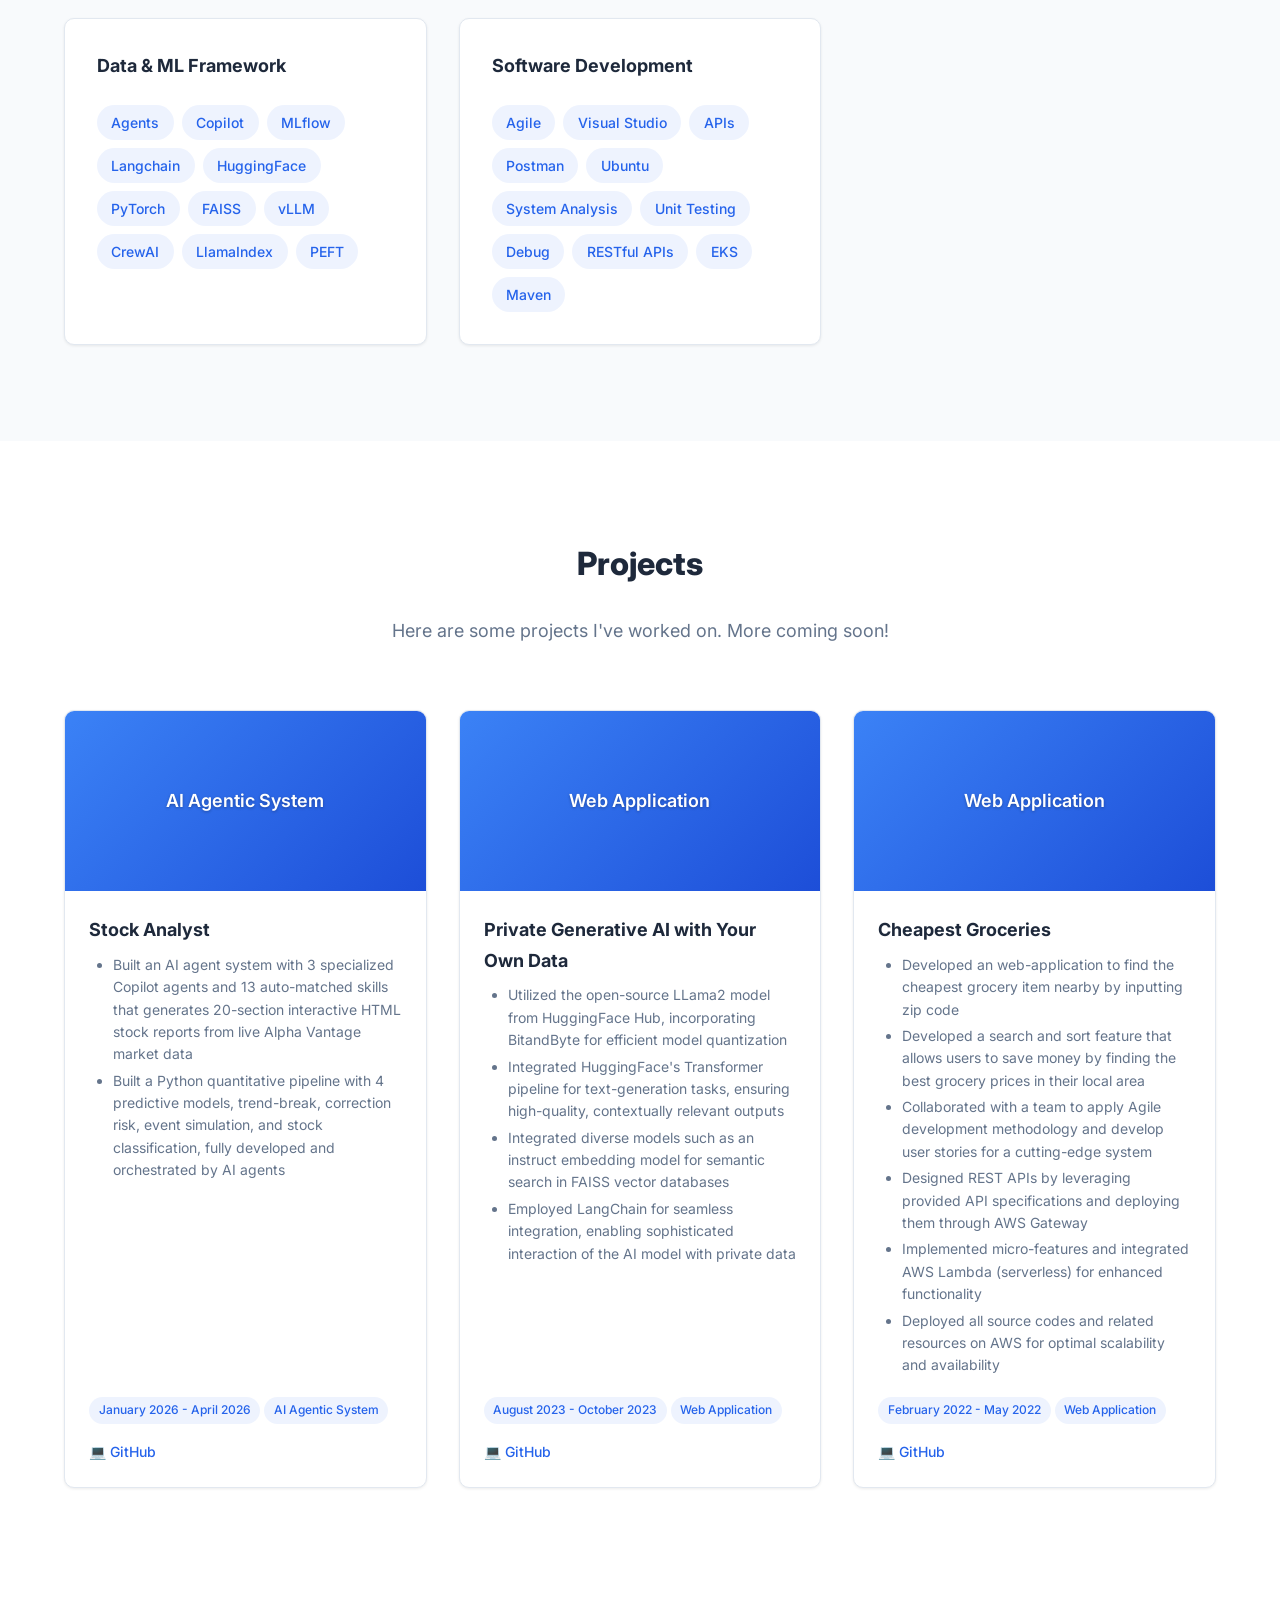
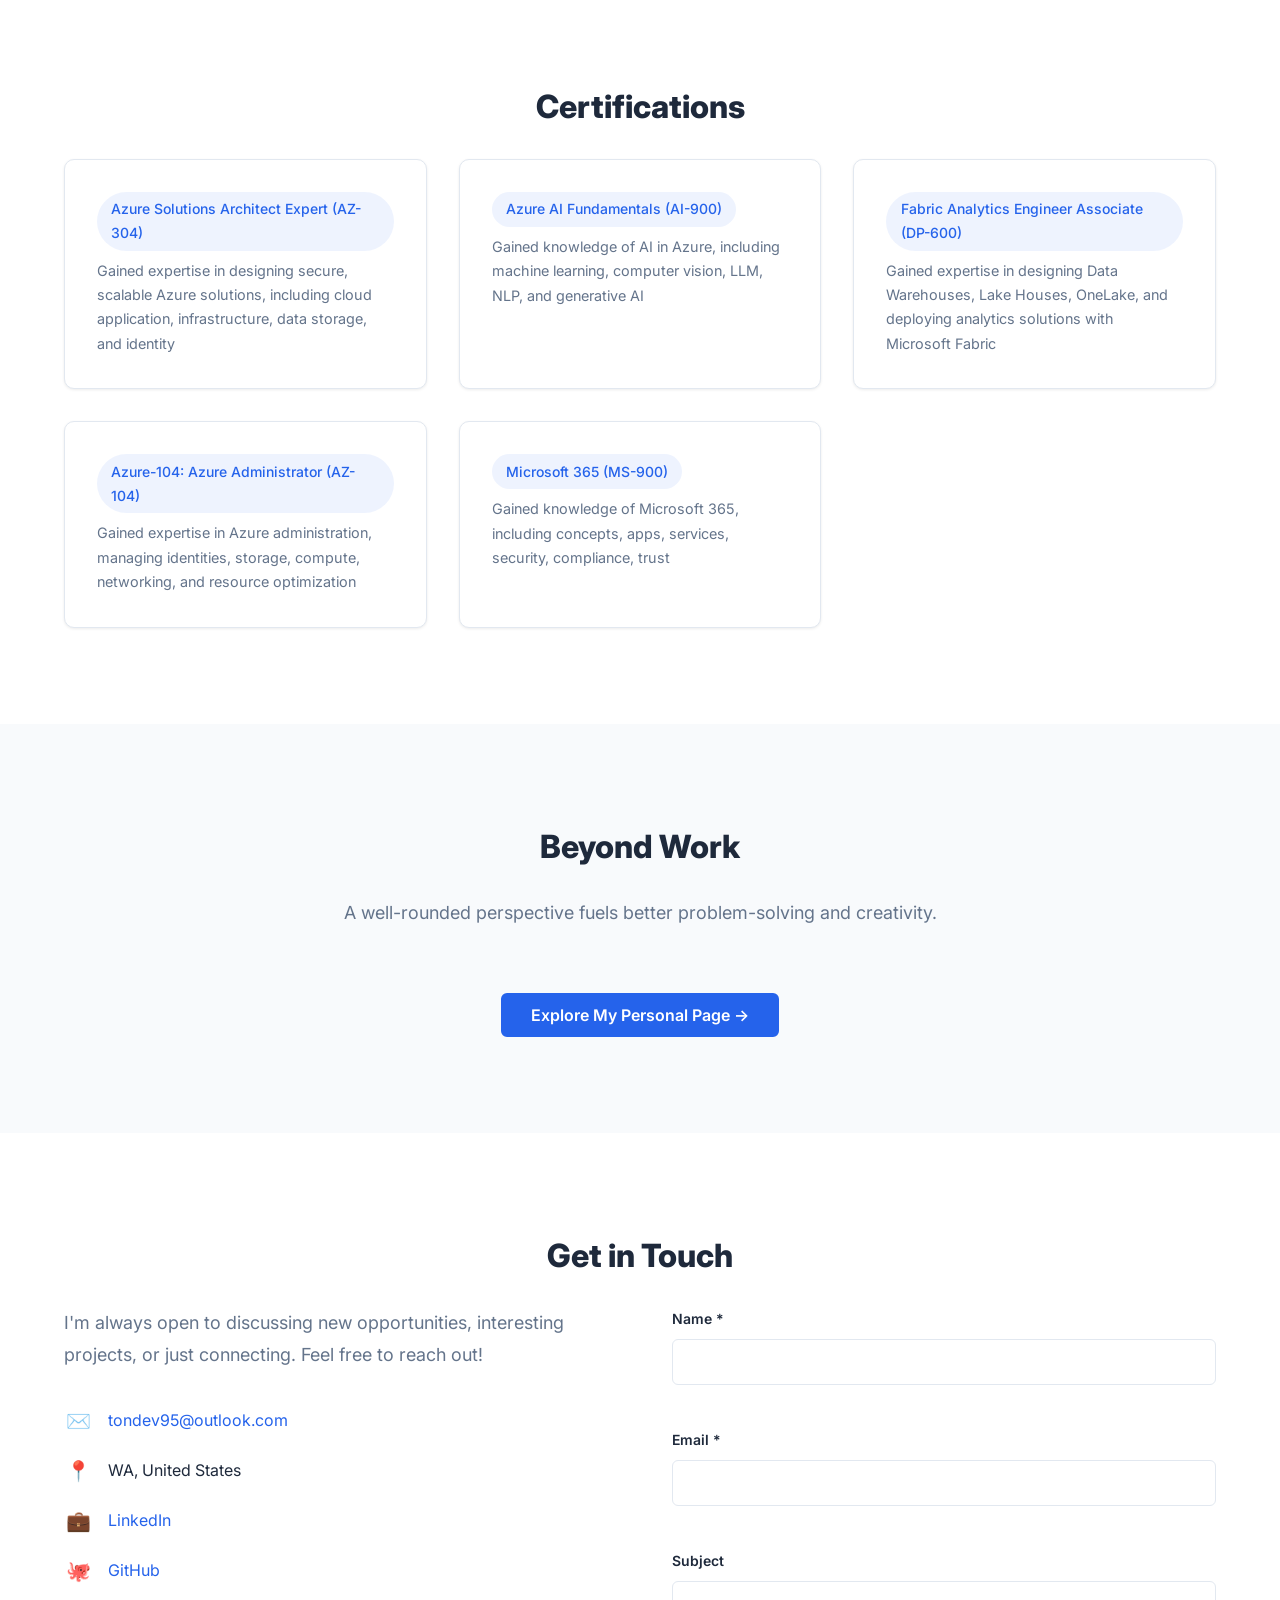
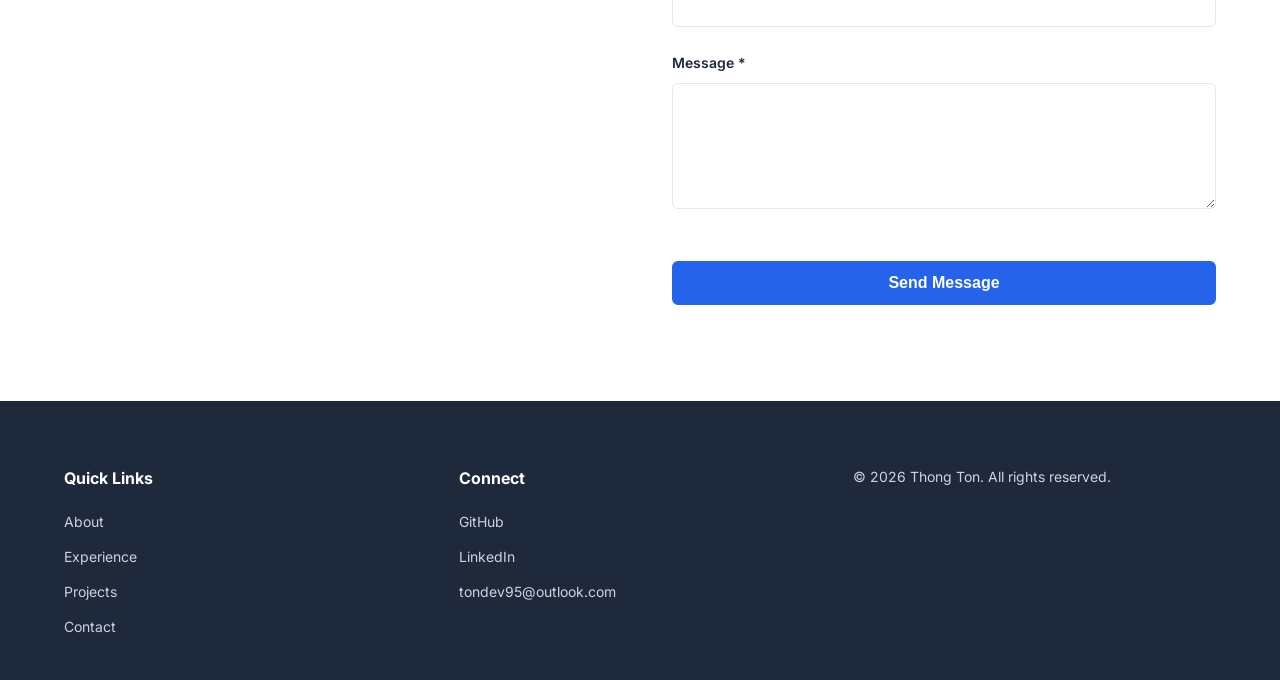
==== commit 52b1c1cb: "Fix GitHub links in project cards being overwritten with profile URL" ====
--- a/index.html
+++ b/index.html
@@ -352,7 +352,7 @@
         <h2 class="section__title reveal">Beyond Work</h2>
         <p class="section__subtitle reveal">A well-rounded perspective fuels better problem-solving and creativity.</p>
         <div class="interests-cta reveal" style="text-align:center; margin-top: var(--space-xl);">
-          <a href="personal.html" class="btn btn--primary btn--lg">Explore My Personal Page →</a>
+          <a href="personal.html" class="btn btn--primary btn--lg" target="_blank" rel="noopener noreferrer">Explore My Personal Page →</a>
         </div>
       </div>
     </section>
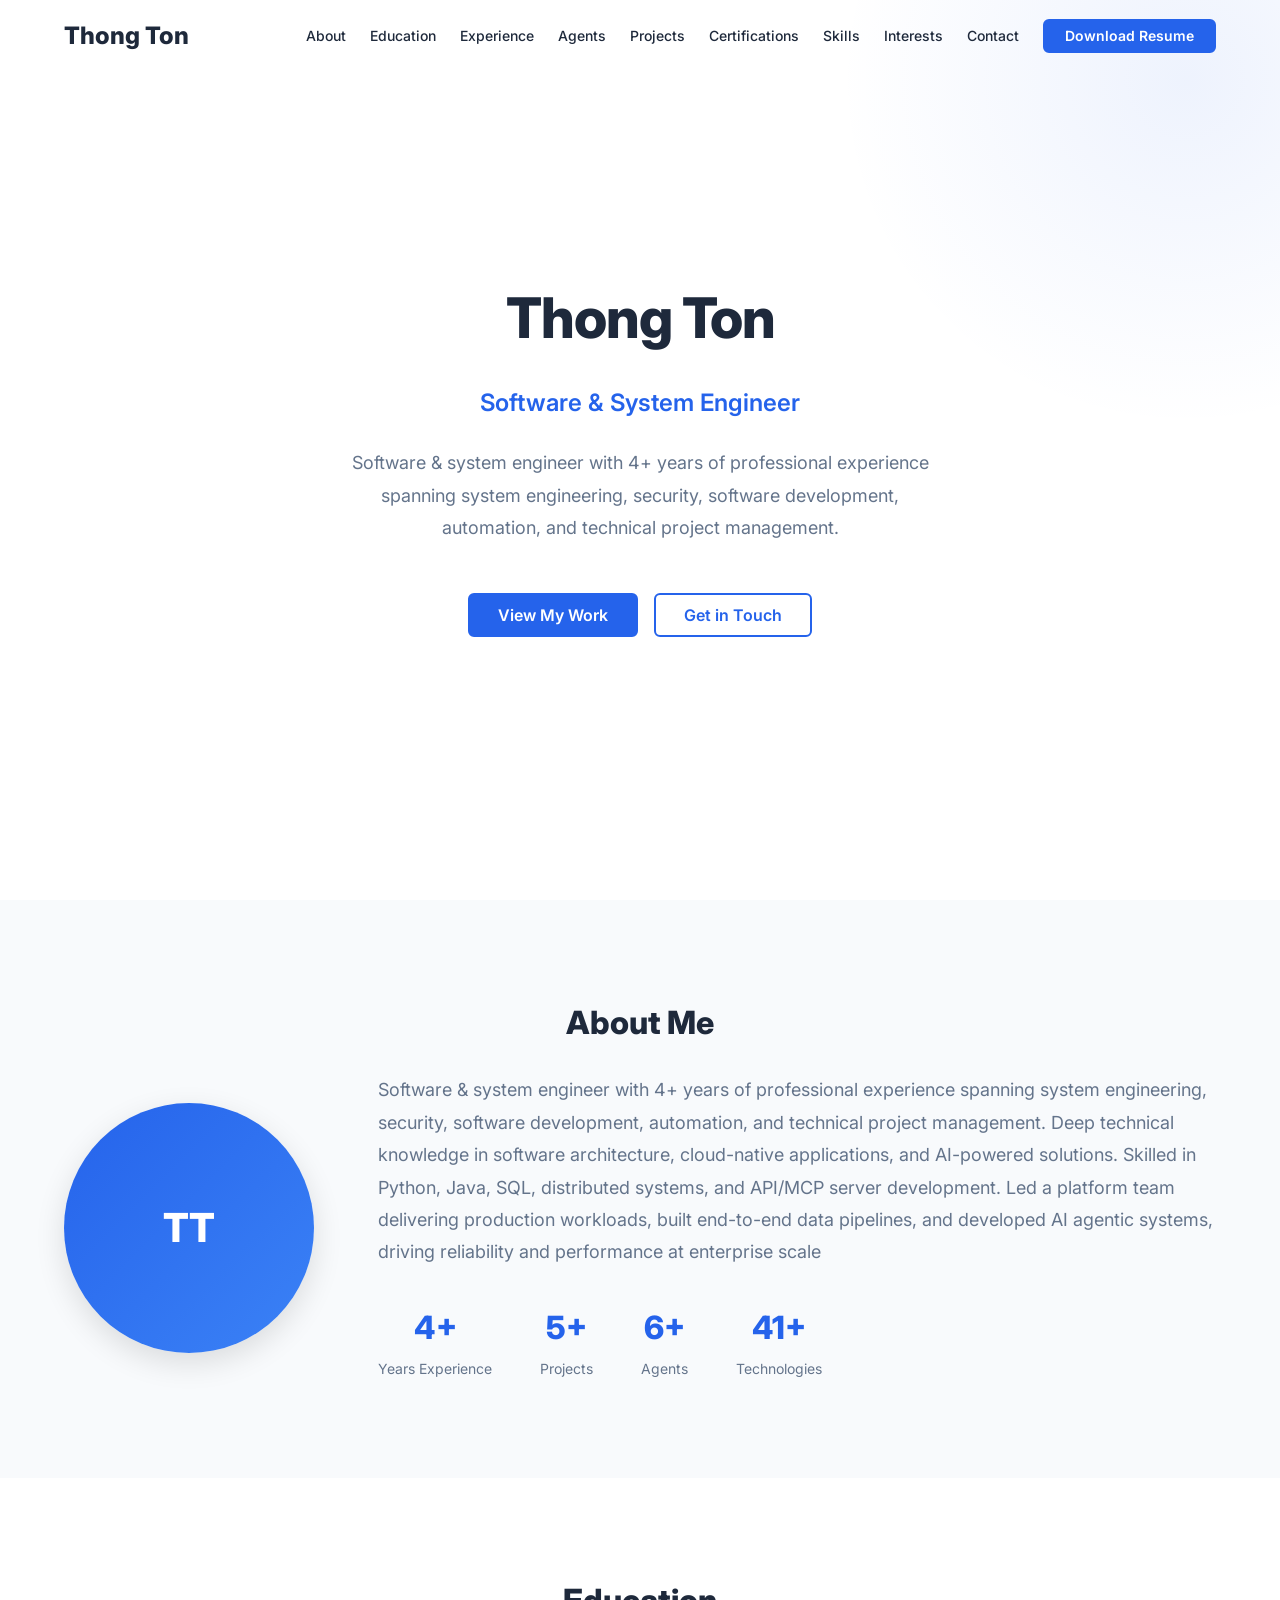
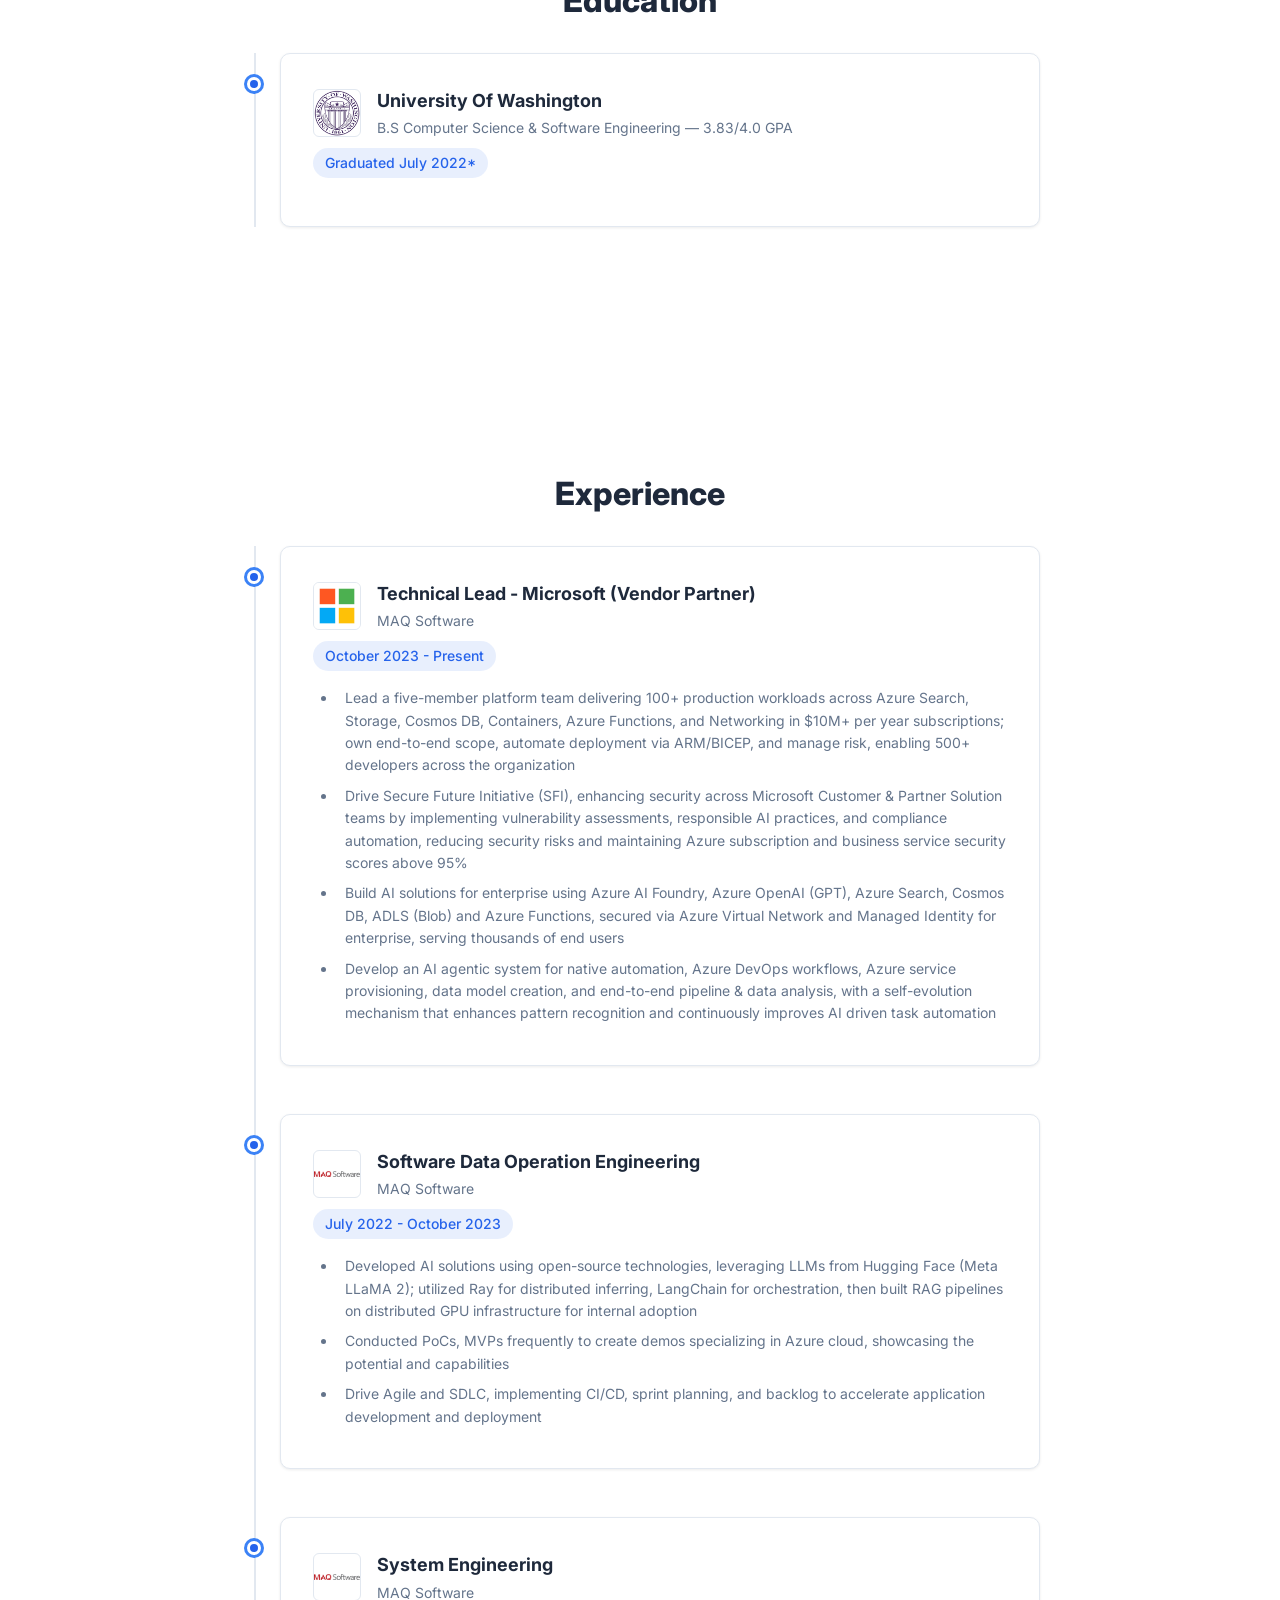
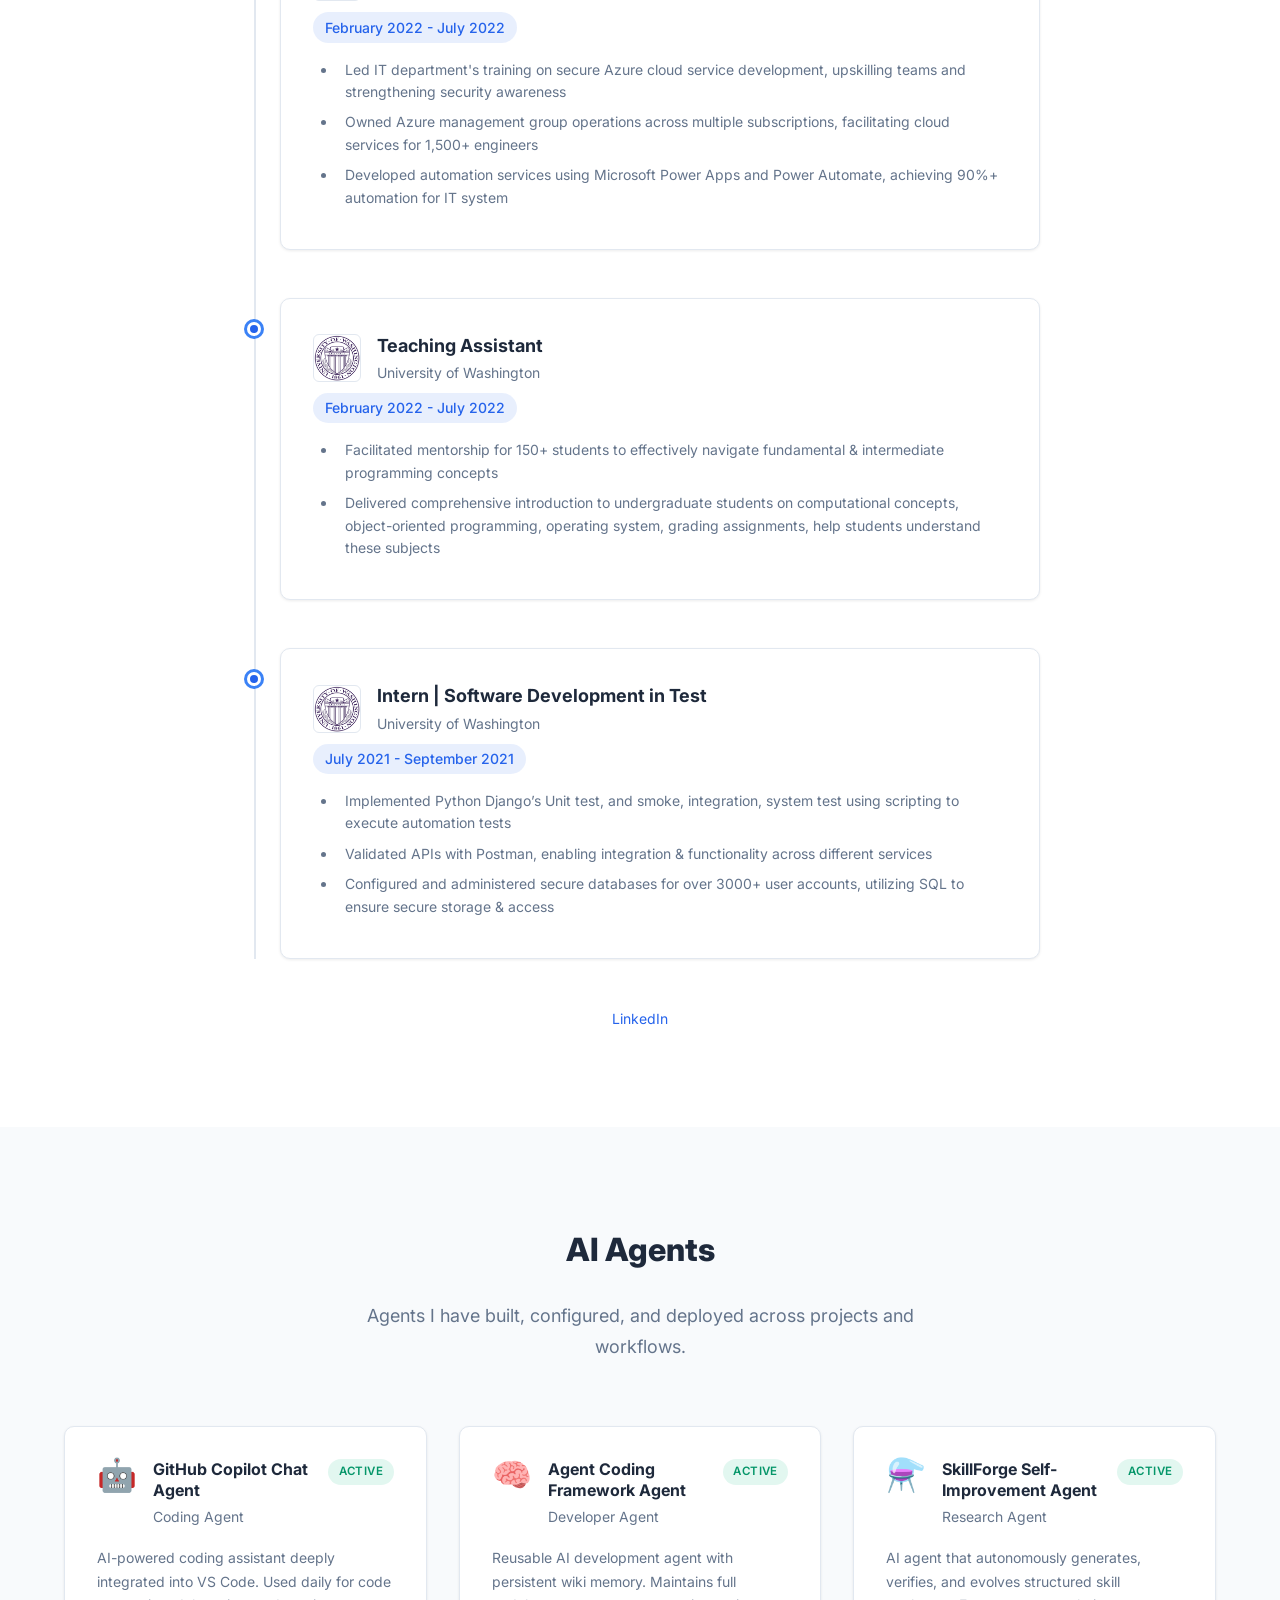
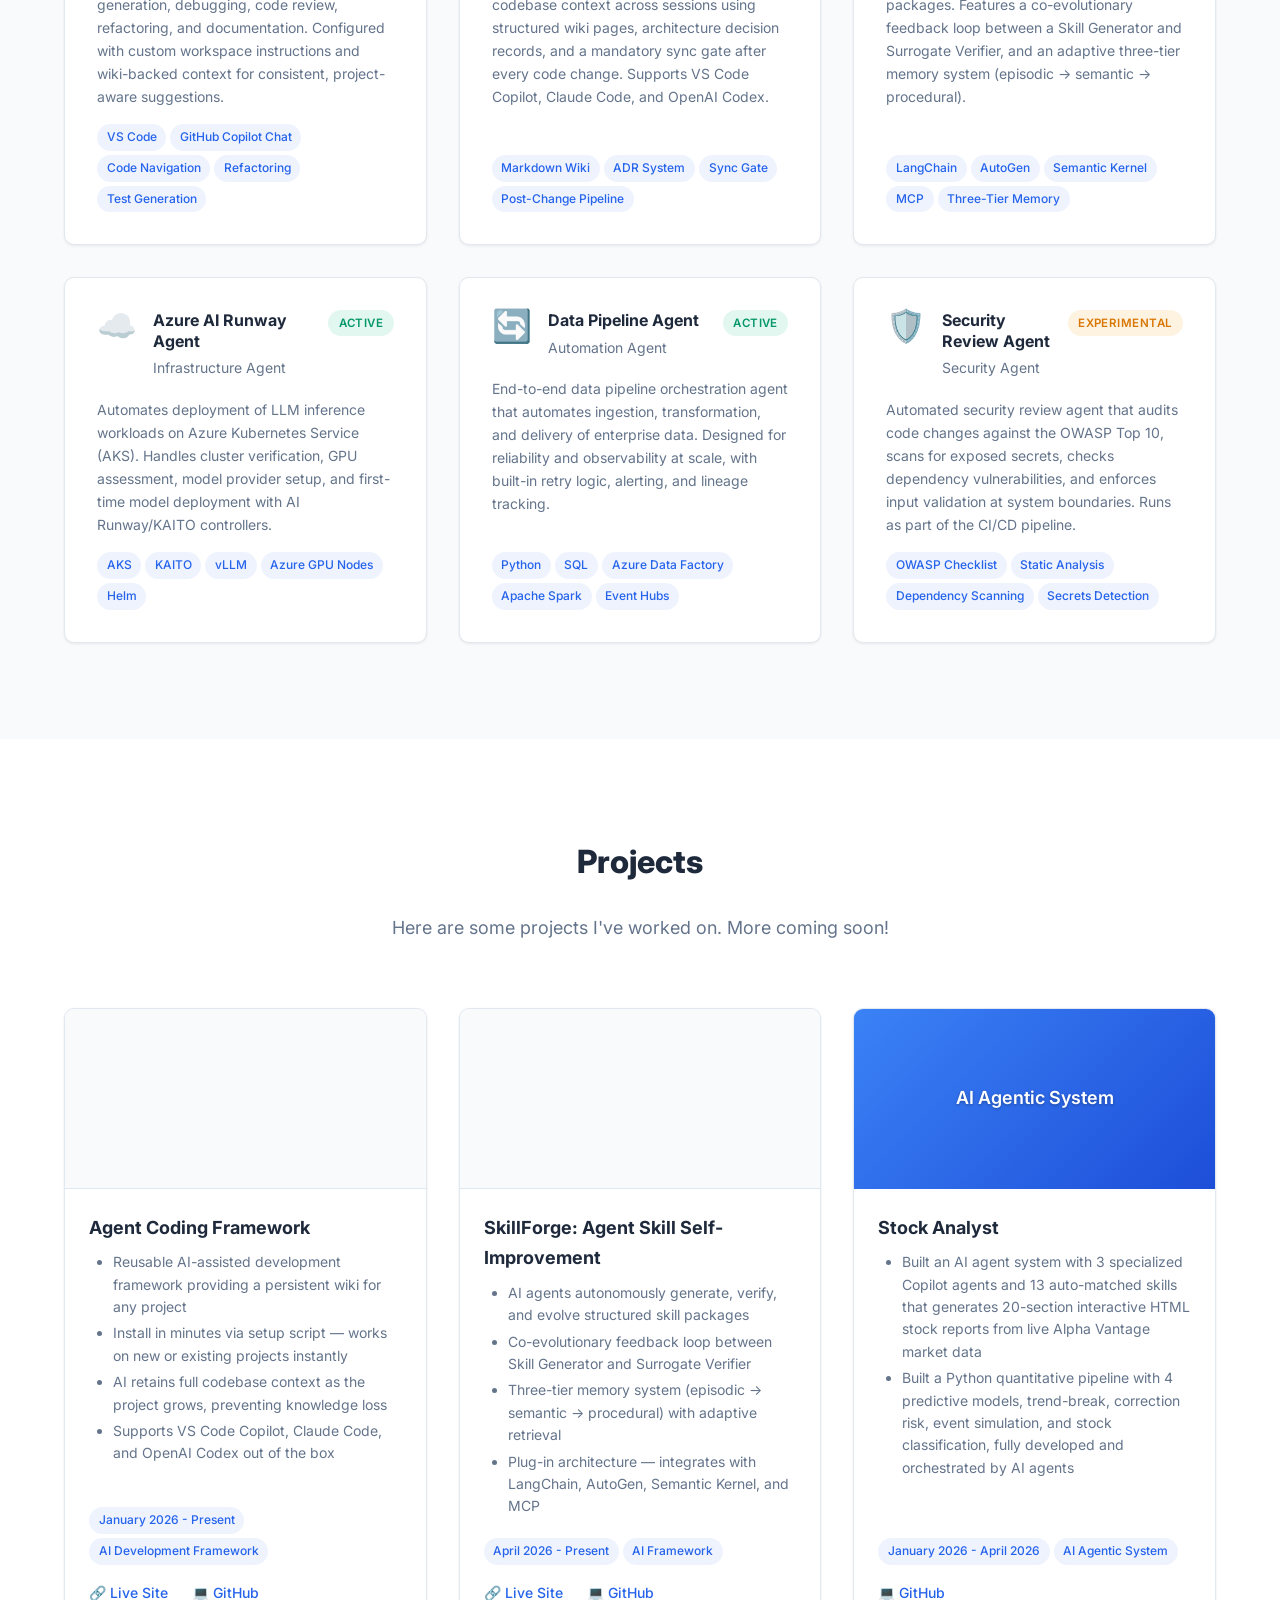
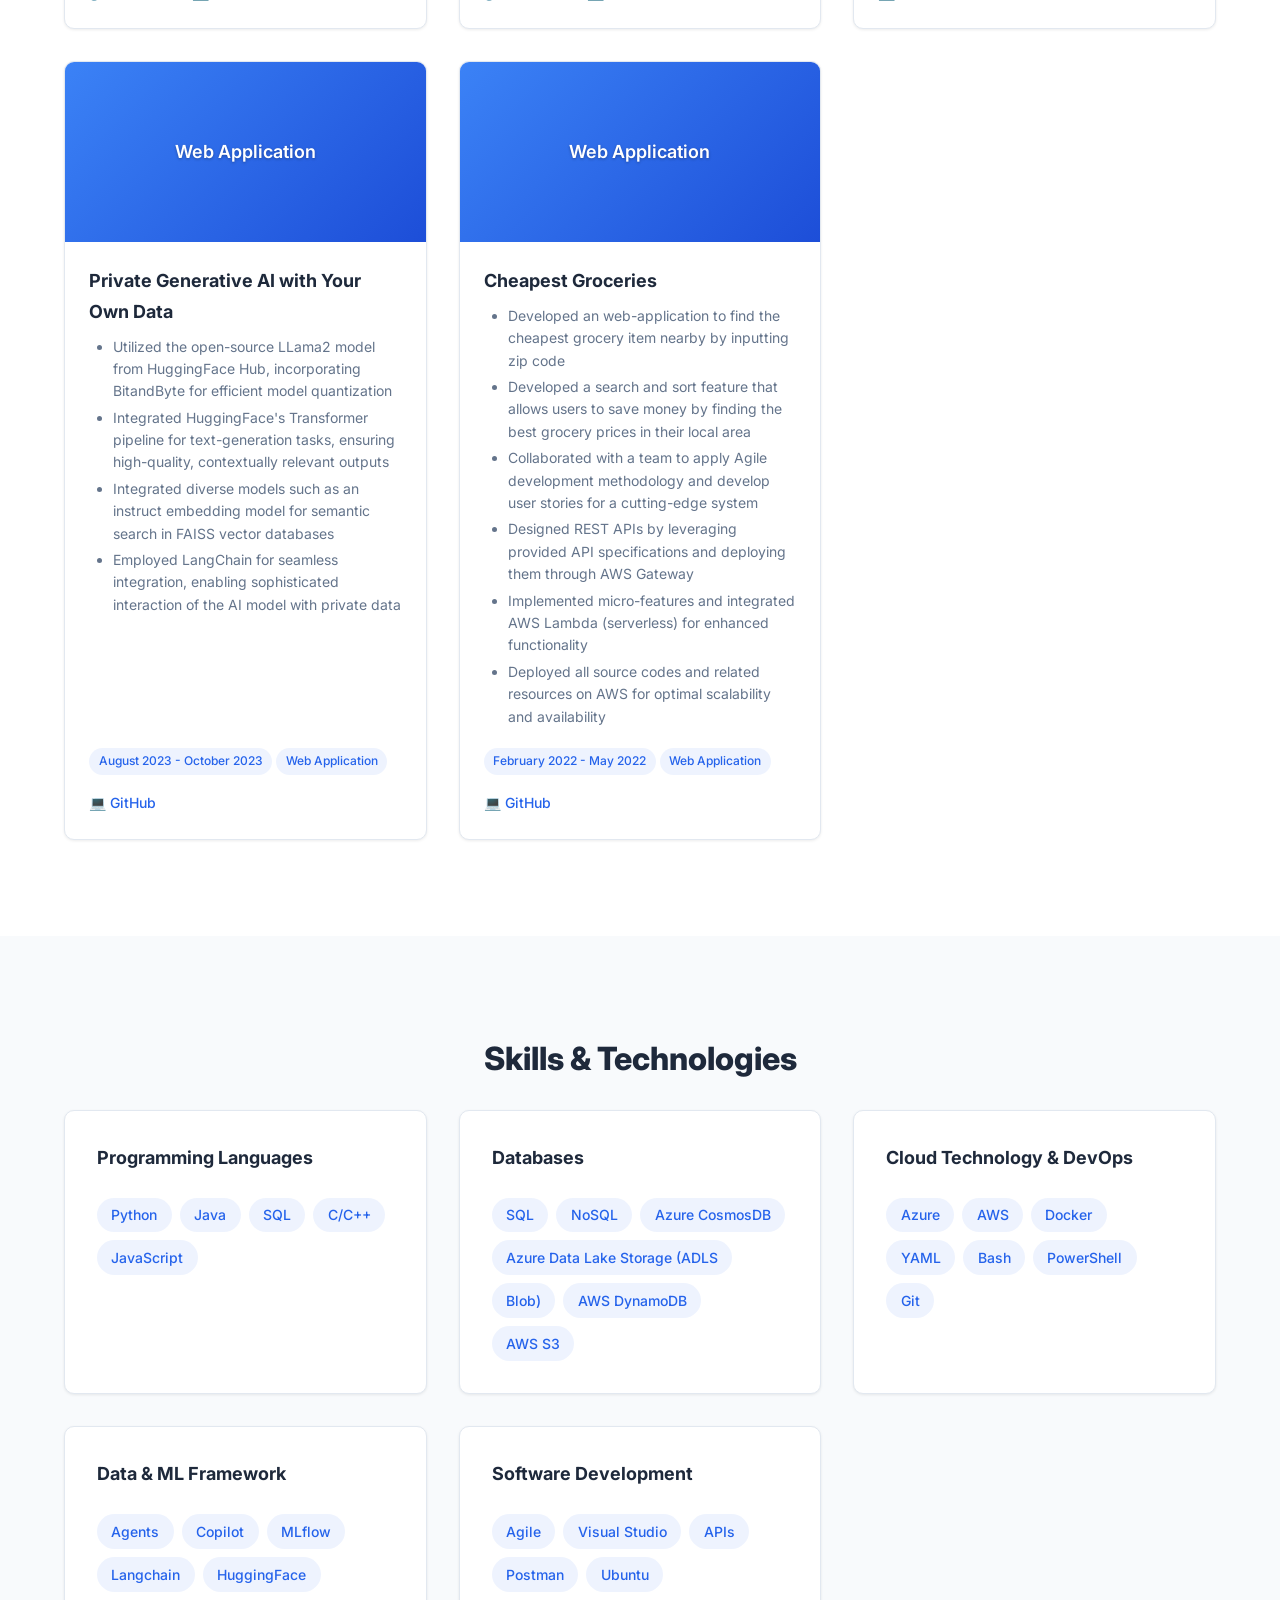
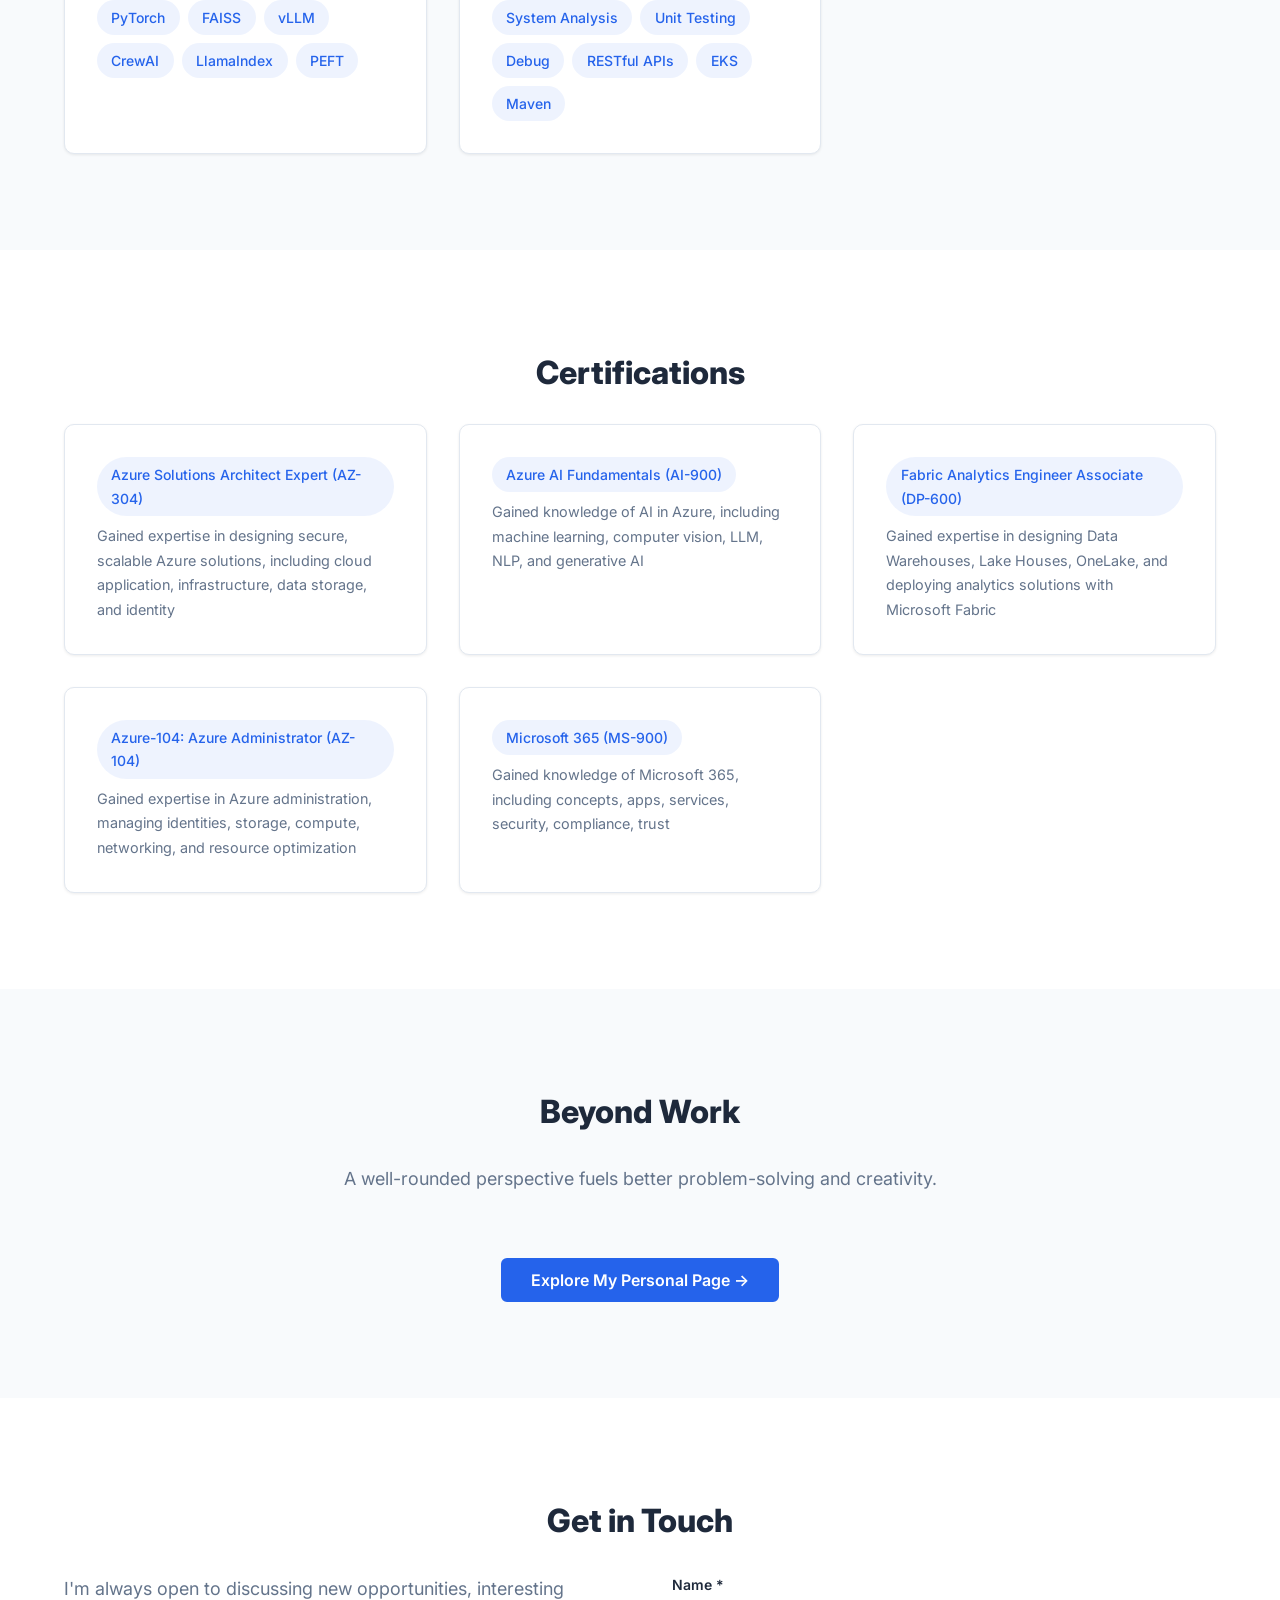
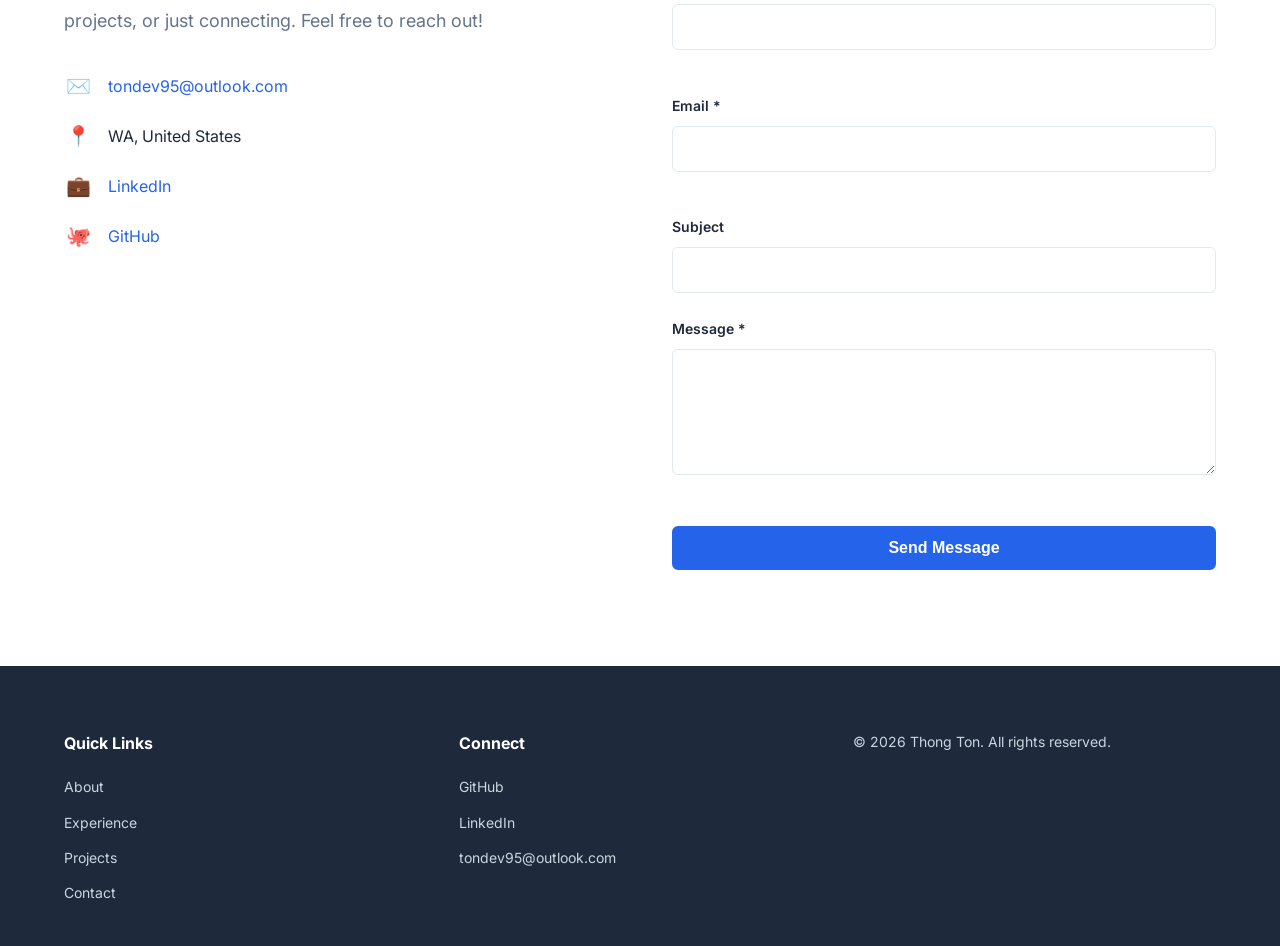
==== commit 523a5241: "Add Agent metric" ====
--- a/index.html
+++ b/index.html
@@ -65,8 +65,9 @@
       <ul class="navbar__menu" id="nav-menu" role="menubar">
         <li role="none"><a href="#about" class="navbar__link" role="menuitem">About</a></li>
         <li role="none"><a href="#experience" class="navbar__link" role="menuitem">Experience</a></li>
+        <li role="none"><a href="#agents" class="navbar__link" role="menuitem">Agents</a></li>
+        <li role="none"><a href="#projects" class="navbar__link" role="menuitem">Projects</a></li>
         <li role="none"><a href="#skills" class="navbar__link" role="menuitem">Skills</a></li>
-        <li role="none"><a href="#projects" class="navbar__link" role="menuitem">Projects</a></li>
         <li role="none"><a href="#interests" class="navbar__link" role="menuitem">Interests</a></li>
         <li role="none"><a href="#contact" class="navbar__link" role="menuitem">Contact</a></li>
         <li role="none">
@@ -124,7 +125,11 @@
                 <span class="about__stat-label">Projects</span>
               </div>
               <div class="about__stat">
-                <span class="about__stat-number">[Z]+</span>
+                <span class="about__stat-number" id="agent-count">6+</span>
+                <span class="about__stat-label">Agents</span>
+              </div>
+              <div class="about__stat">
+                <span class="about__stat-number" id="tech-count">[Z]+</span>
                 <span class="about__stat-label">Technologies</span>
               </div>
             </div>
@@ -215,6 +220,161 @@
             View full experience on LinkedIn →
           </a>
         </p>
+      </div>
+    </section>
+
+    <!-- ===================== AGENTS ===================== -->
+    <section class="section section--alt" id="agents">
+      <div class="container">
+        <h2 class="section__title reveal">AI Agents</h2>
+        <p class="section__subtitle reveal">Agents I have built, configured, and deployed across projects and workflows.</p>
+        <div class="agents-grid" id="agents-grid">
+          <!-- Cards are rendered by agent-loader.js from asset/agents/agent.md -->
+        </div>
+      </div>
+    </section>
+
+    <!-- ===================== PROJECTS ===================== -->
+    <section class="section" id="projects">
+      <div class="container">
+        <h2 class="section__title reveal">Projects</h2>
+        <p class="section__subtitle reveal">Here are some projects I've worked on. More coming soon!</p>
+
+        <div class="projects-grid">
+
+          <!-- PROJECT CARD TEMPLATE — Copy this block to add a new project
+               1. Replace the gradient/image
+               2. Update title and description
+               3. Update tech tags
+               4. Add demo and repo links
+               5. Remove the "coming-soon" class if present
+          -->
+
+          <!-- Agent Coding Framework -->
+          <article class="project-card reveal">
+            <div class="project-card__preview">
+              <iframe
+                src="https://thongton11314.github.io/agent-coding-template-site/"
+                title="Agent Coding Framework site preview"
+                loading="lazy"
+                sandbox="allow-scripts allow-same-origin"
+                tabindex="-1"
+                aria-hidden="true"
+              ></iframe>
+            </div>
+            <div class="project-card__body">
+              <h3 class="project-card__title">Agent Coding Framework</h3>
+              <ul class="project-card__details">
+                <li>Reusable AI-assisted development framework with a persistent wiki</li>
+                <li>Install in minutes via script — works on any new or existing project</li>
+                <li>AI retains full codebase context as the project grows</li>
+                <li>Supports VS Code Copilot, Claude Code, and OpenAI Codex out of the box</li>
+              </ul>
+              <div class="project-card__tags">
+                <span class="skill-tag skill-tag--sm">PowerShell</span>
+                <span class="skill-tag skill-tag--sm">Shell</span>
+                <span class="skill-tag skill-tag--sm">AI Agent</span>
+                <span class="skill-tag skill-tag--sm">Markdown</span>
+              </div>
+              <div class="project-card__links">
+                <a href="https://thongton11314.github.io/agent-coding-template-site/" class="project-card__link" target="_blank" rel="noopener noreferrer" aria-label="Live site for Agent Coding Framework">🔗 Live Site</a>
+                <a href="https://github.com/thongton11314/agent-coding-template" class="project-card__link" target="_blank" rel="noopener noreferrer" aria-label="GitHub repo for Agent Coding Framework">💻 GitHub</a>
+              </div>
+            </div>
+          </article>
+
+          <!-- SkillForge: Agent Skill Self-Improvement -->
+          <article class="project-card reveal">
+            <div class="project-card__preview">
+              <iframe
+                src="https://thongton11314.github.io/agent-skill-self-improvement-site/"
+                title="SkillForge site preview"
+                loading="lazy"
+                sandbox="allow-scripts allow-same-origin"
+                tabindex="-1"
+                aria-hidden="true"
+              ></iframe>
+            </div>
+            <div class="project-card__body">
+              <h3 class="project-card__title">SkillForge: Agent Skill Self-Improvement</h3>
+              <ul class="project-card__details">
+                <li>AI agents autonomously generate, verify, and evolve structured skill packages</li>
+                <li>Co-evolutionary feedback loop between Skill Generator and Surrogate Verifier</li>
+                <li>Three-tier memory (episodic → semantic → procedural) with adaptive retrieval</li>
+                <li>Plug-in architecture — integrates with LangChain, AutoGen, Semantic Kernel, and MCP</li>
+              </ul>
+              <div class="project-card__tags">
+                <span class="skill-tag skill-tag--sm">Python</span>
+                <span class="skill-tag skill-tag--sm">AI Agent</span>
+                <span class="skill-tag skill-tag--sm">LLM</span>
+                <span class="skill-tag skill-tag--sm">SkillForge</span>
+              </div>
+              <div class="project-card__links">
+                <a href="https://thongton11314.github.io/agent-skill-self-improvement-site/" class="project-card__link" target="_blank" rel="noopener noreferrer" aria-label="Live site for SkillForge">🔗 Live Site</a>
+                <a href="https://github.com/thongton11314/agent-skill-self-improvement" class="project-card__link" target="_blank" rel="noopener noreferrer" aria-label="GitHub repo for SkillForge">💻 GitHub</a>
+              </div>
+            </div>
+          </article>
+
+          <!-- Coming Soon Card 1 -->
+          <article class="project-card project-card--coming-soon reveal">
+            <div class="project-card__image">
+              <span class="project-card__soon-label">🚧 Coming Soon</span>
+            </div>
+            <div class="project-card__body">
+              <h3 class="project-card__title">[Project Title 1]</h3>
+              <p class="project-card__desc">[Brief description of the project — what it does and why it matters.]</p>
+              <div class="project-card__tags">
+                <span class="skill-tag skill-tag--sm">[Tech 1]</span>
+                <span class="skill-tag skill-tag--sm">[Tech 2]</span>
+                <span class="skill-tag skill-tag--sm">[Tech 3]</span>
+              </div>
+              <div class="project-card__links">
+                <a href="#" class="project-card__link" aria-label="Live demo (coming soon)">🔗 Live Demo</a>
+                <a href="#" class="project-card__link" aria-label="GitHub repo (coming soon)">💻 GitHub</a>
+              </div>
+            </div>
+          </article>
+
+          <!-- Coming Soon Card 2 -->
+          <article class="project-card project-card--coming-soon reveal">
+            <div class="project-card__image">
+              <span class="project-card__soon-label">🚧 Coming Soon</span>
+            </div>
+            <div class="project-card__body">
+              <h3 class="project-card__title">[Project Title 2]</h3>
+              <p class="project-card__desc">[Brief description of the project — what it does and why it matters.]</p>
+              <div class="project-card__tags">
+                <span class="skill-tag skill-tag--sm">[Tech 1]</span>
+                <span class="skill-tag skill-tag--sm">[Tech 2]</span>
+              </div>
+              <div class="project-card__links">
+                <a href="#" class="project-card__link" aria-label="Live demo (coming soon)">🔗 Live Demo</a>
+                <a href="#" class="project-card__link" aria-label="GitHub repo (coming soon)">💻 GitHub</a>
+              </div>
+            </div>
+          </article>
+
+          <!-- Coming Soon Card 3 -->
+          <article class="project-card project-card--coming-soon reveal">
+            <div class="project-card__image">
+              <span class="project-card__soon-label">🚧 Coming Soon</span>
+            </div>
+            <div class="project-card__body">
+              <h3 class="project-card__title">[Project Title 3]</h3>
+              <p class="project-card__desc">[Brief description of the project — what it does and why it matters.]</p>
+              <div class="project-card__tags">
+                <span class="skill-tag skill-tag--sm">[Tech 1]</span>
+                <span class="skill-tag skill-tag--sm">[Tech 2]</span>
+              </div>
+              <div class="project-card__links">
+                <a href="#" class="project-card__link" aria-label="Live demo (coming soon)">🔗 Live Demo</a>
+                <a href="#" class="project-card__link" aria-label="GitHub repo (coming soon)">💻 GitHub</a>
+              </div>
+            </div>
+          </article>
+
+        </div>
       </div>
     </section>
 
@@ -263,84 +423,6 @@
               <span class="skill-tag">[Critical Thinking]</span>
             </div>
           </div>
-
-        </div>
-      </div>
-    </section>
-
-    <!-- ===================== PROJECTS ===================== -->
-    <section class="section" id="projects">
-      <div class="container">
-        <h2 class="section__title reveal">Projects</h2>
-        <p class="section__subtitle reveal">Here are some projects I've worked on. More coming soon!</p>
-
-        <div class="projects-grid">
-
-          <!-- PROJECT CARD TEMPLATE — Copy this block to add a new project
-               1. Replace the gradient/image
-               2. Update title and description
-               3. Update tech tags
-               4. Add demo and repo links
-               5. Remove the "coming-soon" class if present
-          -->
-
-          <!-- Coming Soon Card 1 -->
-          <article class="project-card project-card--coming-soon reveal">
-            <div class="project-card__image">
-              <span class="project-card__soon-label">🚧 Coming Soon</span>
-            </div>
-            <div class="project-card__body">
-              <h3 class="project-card__title">[Project Title 1]</h3>
-              <p class="project-card__desc">[Brief description of the project — what it does and why it matters.]</p>
-              <div class="project-card__tags">
-                <span class="skill-tag skill-tag--sm">[Tech 1]</span>
-                <span class="skill-tag skill-tag--sm">[Tech 2]</span>
-                <span class="skill-tag skill-tag--sm">[Tech 3]</span>
-              </div>
-              <div class="project-card__links">
-                <a href="#" class="project-card__link" aria-label="Live demo (coming soon)">🔗 Live Demo</a>
-                <a href="#" class="project-card__link" aria-label="GitHub repo (coming soon)">💻 GitHub</a>
-              </div>
-            </div>
-          </article>
-
-          <!-- Coming Soon Card 2 -->
-          <article class="project-card project-card--coming-soon reveal">
-            <div class="project-card__image">
-              <span class="project-card__soon-label">🚧 Coming Soon</span>
-            </div>
-            <div class="project-card__body">
-              <h3 class="project-card__title">[Project Title 2]</h3>
-              <p class="project-card__desc">[Brief description of the project — what it does and why it matters.]</p>
-              <div class="project-card__tags">
-                <span class="skill-tag skill-tag--sm">[Tech 1]</span>
-                <span class="skill-tag skill-tag--sm">[Tech 2]</span>
-              </div>
-              <div class="project-card__links">
-                <a href="#" class="project-card__link" aria-label="Live demo (coming soon)">🔗 Live Demo</a>
-                <a href="#" class="project-card__link" aria-label="GitHub repo (coming soon)">💻 GitHub</a>
-              </div>
-            </div>
-          </article>
-
-          <!-- Coming Soon Card 3 -->
-          <article class="project-card project-card--coming-soon reveal">
-            <div class="project-card__image">
-              <span class="project-card__soon-label">🚧 Coming Soon</span>
-            </div>
-            <div class="project-card__body">
-              <h3 class="project-card__title">[Project Title 3]</h3>
-              <p class="project-card__desc">[Brief description of the project — what it does and why it matters.]</p>
-              <div class="project-card__tags">
-                <span class="skill-tag skill-tag--sm">[Tech 1]</span>
-                <span class="skill-tag skill-tag--sm">[Tech 2]</span>
-              </div>
-              <div class="project-card__links">
-                <a href="#" class="project-card__link" aria-label="Live demo (coming soon)">🔗 Live Demo</a>
-                <a href="#" class="project-card__link" aria-label="GitHub repo (coming soon)">💻 GitHub</a>
-              </div>
-            </div>
-          </article>
 
         </div>
       </div>
@@ -446,10 +528,13 @@
   <!-- Back to Top -->
   <button class="back-to-top" id="back-to-top" aria-label="Back to top" title="Back to top">↑</button>
 
-  <script src="js/main.js"></script>
+  <script src="js/main.js?v=3"></script>
 
   <!-- Resume Loader: change the file below to load a different resume -->
   <script>window.RESUME_FILE = 'asset/resumes/Resume.md';</script>
-  <script src="js/resume-loader.js"></script>
+  <script src="js/resume-loader.js?v=3"></script>
+
+  <!-- Agent Loader: reads asset/agents/agent.md and renders agent cards -->
+  <script src="js/agent-loader.js?v=3"></script>
 </body>
 </html>
--- a/css/style.css
+++ b/css/style.css
@@ -667,6 +667,24 @@
   position: relative;
 }
 
+.project-card__preview {
+  height: 180px;
+  overflow: hidden;
+  position: relative;
+  background: var(--color-bg-alt);
+  border-bottom: 1px solid var(--color-border);
+}
+
+.project-card__preview iframe {
+  width: 160%;
+  height: 160%;
+  transform: scale(0.625);
+  transform-origin: 0 0;
+  border: none;
+  pointer-events: none;
+  display: block;
+}
+
 .project-card--coming-soon .project-card__image {
   background: linear-gradient(135deg, var(--color-border), #d1d5db);
 }
@@ -728,6 +746,110 @@
   font-size: var(--font-size-sm);
   font-weight: 500;
   color: var(--color-primary);
+}
+
+/* ============================================================
+   Agents
+   ============================================================ */
+.agents-grid {
+  display: grid;
+  grid-template-columns: repeat(3, 1fr);
+  gap: var(--space-xl);
+}
+
+.agent-card {
+  background: var(--color-bg);
+  border: 1px solid var(--color-border);
+  border-radius: var(--radius-md);
+  padding: var(--space-xl);
+  box-shadow: var(--shadow-sm);
+  transition: transform var(--transition), box-shadow var(--transition);
+  display: flex;
+  flex-direction: column;
+  gap: var(--space-md);
+}
+
+.agent-card:hover {
+  transform: translateY(-4px);
+  box-shadow: var(--shadow-lg);
+}
+
+.agent-card__header {
+  display: flex;
+  align-items: flex-start;
+  gap: var(--space-md);
+}
+
+.agent-card__icon {
+  font-size: 2rem;
+  flex-shrink: 0;
+  line-height: 1;
+}
+
+.agent-card__meta {
+  flex: 1;
+  min-width: 0;
+}
+
+.agent-card__name {
+  font-size: var(--font-size-base);
+  font-weight: 700;
+  color: var(--color-text);
+  margin-bottom: 0.15rem;
+  line-height: 1.3;
+}
+
+.agent-card__type {
+  font-size: var(--font-size-sm);
+  color: var(--color-text-light);
+}
+
+.agent-card__badge {
+  flex-shrink: 0;
+  display: inline-block;
+  padding: 0.2rem 0.65rem;
+  border-radius: var(--radius-full);
+  font-size: 0.72rem;
+  font-weight: 600;
+  text-transform: uppercase;
+  letter-spacing: 0.04em;
+  white-space: nowrap;
+}
+
+.agent-card__badge--active {
+  background: rgba(16, 185, 129, 0.12);
+  color: #059669;
+}
+
+.agent-card__badge--experimental {
+  background: rgba(245, 158, 11, 0.12);
+  color: #D97706;
+}
+
+.agent-card__badge--deprecated {
+  background: rgba(100, 116, 139, 0.12);
+  color: var(--color-text-light);
+}
+
+.agent-card__desc {
+  font-size: var(--font-size-sm);
+  color: var(--color-text-light);
+  line-height: 1.65;
+  flex: 1;
+}
+
+.agent-card__tools {
+  display: flex;
+  flex-wrap: wrap;
+  gap: var(--space-xs);
+  margin-top: auto;
+}
+
+.agents-empty {
+  text-align: center;
+  color: var(--color-text-light);
+  font-size: var(--font-size-sm);
+  grid-column: 1 / -1;
 }
 
 /* ============================================================
@@ -974,6 +1096,10 @@
     grid-template-columns: repeat(2, 1fr);
   }
 
+  .agents-grid {
+    grid-template-columns: repeat(2, 1fr);
+  }
+
   .projects-grid {
     grid-template-columns: repeat(2, 1fr);
   }
@@ -1016,6 +1142,10 @@
   }
 
   .skills-grid {
+    grid-template-columns: 1fr;
+  }
+
+  .agents-grid {
     grid-template-columns: 1fr;
   }
 
